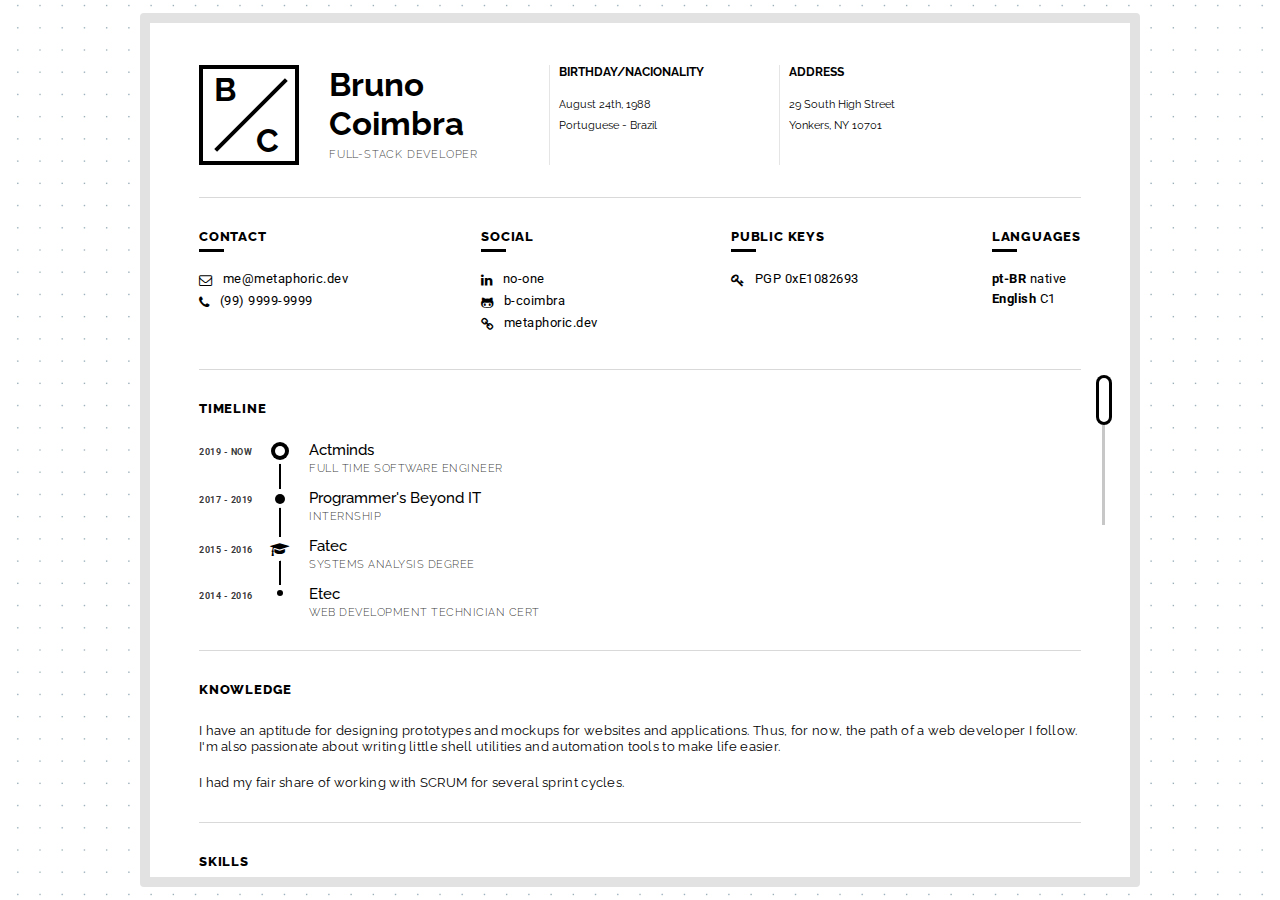
==== index.html @ cb08ba43 "improved timeline and skills section" ====
<?xml version="1.0" encoding="utf-8"?>
<!DOCTYPE html PUBLIC "-//W3C//DTD XHTML 1.0 Strict//EN"
"http://www.w3.org/TR/xhtml1/DTD/xhtml1-strict.dtd">
<html xmlns="http://www.w3.org/1999/xhtml" lang="en" xml:lang="en">
<head>
<!-- 2021-03-05 Fri 12:28 -->
<meta http-equiv="Content-Type" content="text/html;charset=utf-8" />
<meta name="viewport" content="width=device-width, initial-scale=1" />
<title>resume</title>
<meta name="generator" content="Org mode" />
<meta name="author" content="index (github.com/b-coimbra)" />
<link rel="stylesheet" type="text/css" href="./lib/style.css" />

<script type="text/javascript" src="./lib/script.js">
// @license magnet:?xt=urn:btih:1f739d935676111cfff4b4693e3816e664797050&amp;dn=gpl-3.0.txt GPL-v3-or-Later
// @license-end
</script>

<script type="text/javascript">
// @license magnet:?xt=urn:btih:1f739d935676111cfff4b4693e3816e664797050&amp;dn=gpl-3.0.txt GPL-v3-or-Later
<!--/*--><![CDATA[/*><!--*/
org_html_manager.set("TOC_DEPTH", "3");
org_html_manager.set("LINK_HOME", "");
org_html_manager.set("LINK_UP", "");
org_html_manager.set("LOCAL_TOC", "1");
org_html_manager.set("VIEW_BUTTONS", "0");
org_html_manager.set("MOUSE_HINT", "underline");
org_html_manager.set("FIXED_TOC", "0");
org_html_manager.set("TOC", "0");
org_html_manager.set("VIEW", "info");
org_html_manager.setup();  // activate after the parameters are set
/*]]>*///-->
// @license-end
</script>
<script type="text/javascript">
// @license magnet:?xt=urn:btih:e95b018ef3580986a04669f1b5879592219e2a7a&dn=public-domain.txt Public Domain
<!--/*--><![CDATA[/*><!--*/
     function CodeHighlightOn(elem, id)
     {
       var target = document.getElementById(id);
       if(null != target) {
         elem.classList.add("code-highlighted");
         target.classList.add("code-highlighted");
       }
     }
     function CodeHighlightOff(elem, id)
     {
       var target = document.getElementById(id);
       if(null != target) {
         elem.classList.remove("code-highlighted");
         target.classList.remove("code-highlighted");
       }
     }
    /*]]>*///-->
// @license-end
</script>
</head>
<body class="loading">
<div id="content">
<h1 class="title">resume</h1>
<div id="table-of-contents">
<h2>Table of Contents</h2>
<div id="text-table-of-contents">
<ul>
<li><a href="#org10243b6">1. Header</a>
<ul>
<li><a href="#org387c51e">1.1. Name</a>
<ul>
<li><a href="#org66539fd">1.1.1. Short description</a></li>
</ul>
</li>
<li><a href="#org5ab8f11">1.2. Birthday/Nacionality</a></li>
<li><a href="#orga1a464e">1.3. Address</a></li>
</ul>
</li>
<li><a href="#org1a3efcc">2. Info</a>
<ul>
<li><a href="#org2c3e32b">2.1. Contact</a>
<ul>
<li><a href="#org6af072e">2.1.1. email</a></li>
<li><a href="#orgaf331b9">2.1.2. phone</a></li>
</ul>
</li>
<li><a href="#orgd91810f">2.2. Social</a>
<ul>
<li><a href="#org8dbb81c">2.2.1. linkedin</a></li>
<li><a href="#org783c7f4">2.2.2. github</a></li>
<li><a href="#org1eacd75">2.2.3. github</a></li>
</ul>
</li>
<li><a href="#org0b3b3b1">2.3. Public Keys</a>
<ul>
<li><a href="#orgce5d94b">2.3.1. pgp</a></li>
</ul>
</li>
<li><a href="#org85246e7">2.4. Languages</a></li>
</ul>
</li>
<li><a href="#orgd7cc221">3. Timeline</a>
<ul>
<li><a href="#orgf46f6c0">3.1. Actminds</a></li>
<li><a href="#org8c504be">3.2. Programmer's Beyond IT</a></li>
<li><a href="#org3ee346c">3.3. Fatec</a></li>
<li><a href="#orge901927">3.4. Etec</a></li>
</ul>
</li>
<li><a href="#org1e64cb8">4. Knowledge</a></li>
<li><a href="#skills">5. Skills</a></li>
<li><a href="#certificates">6. Certificates</a></li>
</ul>
</div>
</div>

<div id="outline-container-org10243b6" class="outline-2 header">
<h2 id="org10243b6"><span class="section-number-2">1</span> Header</h2>
<div class="outline-text-2" id="text-1">
</div>

<div id="outline-container-org387c51e" class="outline-3 person-name header-item">
<h3 id="org387c51e"><span class="section-number-3">1.1</span> Name</h3>
<div class="outline-text-3" id="text-1-1">
<p>
Bruno Coimbra
</p>
</div>

<div id="outline-container-org66539fd" class="outline-4 short-description">
<h4 id="org66539fd"><span class="section-number-4">1.1.1</span> Short description</h4>
<div class="outline-text-4" id="text-1-1-1">
<p>
Full-stack developer
</p>
</div>
</div>
</div>

<div id="outline-container-org5ab8f11" class="outline-3 header-item birthday-nacionality">
<h3 id="org5ab8f11"><span class="section-number-3">1.2</span> Birthday/Nacionality</h3>
<div class="outline-text-3" id="text-1-2">
<p>
August 24th, 1988
</p>

<p>
Portuguese - Brazil
</p>
</div>
</div>

<div id="outline-container-orga1a464e" class="outline-3 header-item address">
<h3 id="orga1a464e"><span class="section-number-3">1.3</span> Address</h3>
<div class="outline-text-3" id="text-1-3">
<p>
29 South High Street
</p>

<p>
Yonkers, NY 10701
</p>
</div>
</div>
</div>

<div id="outline-container-org1a3efcc" class="outline-2 info">
<h2 id="org1a3efcc" class="info-title"><span class="section-number-2">2</span> Info</h2>
<div class="outline-text-2" id="text-2">
</div>

<div id="outline-container-org2c3e32b" class="outline-3 info-item contact">
<h3 id="org2c3e32b"><span class="section-number-3">2.1</span> Contact</h3>
<div class="outline-text-3" id="text-2-1">
</div>

<div id="outline-container-org6af072e" class="outline-4 email info-description">
<h4 id="org6af072e"><span class="section-number-4">2.1.1</span> email</h4>
<div class="outline-text-4" id="text-2-1-1">
<p link="mailto:me@metaphoric.dev">
me@metaphoric.dev
</p>
</div>
</div>

<div id="outline-container-orgaf331b9" class="outline-4 phone info-description">
<h4 id="orgaf331b9"><span class="section-number-4">2.1.2</span> phone</h4>
<div class="outline-text-4" id="text-2-1-2">
<p>
(99) 9999-9999
</p>
</div>
</div>
</div>

<div id="outline-container-orgd91810f" class="outline-3 info-item social">
<h3 id="orgd91810f"><span class="section-number-3">2.2</span> Social</h3>
<div class="outline-text-3" id="text-2-2">
</div>

<div id="outline-container-org8dbb81c" class="outline-4 linkedin info-description link">
<h4 id="org8dbb81c"><span class="section-number-4">2.2.1</span> linkedin</h4>
<div class="outline-text-4" id="text-2-2-1">
<p link="https://linkedin.com">
no-one
</p>
</div>
</div>

<div id="outline-container-org783c7f4" class="outline-4 github info-description link">
<h4 id="org783c7f4"><span class="section-number-4">2.2.2</span> github</h4>
<div class="outline-text-4" id="text-2-2-2">
<p link="https://github.com/b-coimbra">
b-coimbra
</p>
</div>
</div>

<div id="outline-container-org1eacd75" class="outline-4 personal-website info-description link">
<h4 id="org1eacd75"><span class="section-number-4">2.2.3</span> github</h4>
<div class="outline-text-4" id="text-2-2-3">
<p link="http://metaphoric.dev">
metaphoric.dev
</p>
</div>
</div>
</div>

<div id="outline-container-org0b3b3b1" class="outline-3 info-item public-keys">
<h3 id="org0b3b3b1"><span class="section-number-3">2.3</span> Public Keys</h3>
<div class="outline-text-3" id="text-2-3">
</div>

<div id="outline-container-orgce5d94b" class="outline-4 pgp info-description link">
<h4 id="orgce5d94b"><span class="section-number-4">2.3.1</span> pgp</h4>
<div class="outline-text-4" id="text-2-3-1">
<p link="https://github.com/b-coimbra.gpg">
PGP 0xE1082693
</p>
</div>
</div>
</div>

<div id="outline-container-org85246e7" class="outline-3 info-item languages">
<h3 id="org85246e7"><span class="section-number-3">2.4</span> Languages</h3>
<div class="outline-text-3" id="text-2-4">
<ul class="org-ul">
<li><b>pt-BR</b> native</li>
<li><b>English</b> C1</li>
</ul>
</div>
</div>
</div>

<div id="outline-container-orgd7cc221" class="outline-2 timeline">
<h2 id="orgd7cc221"><span class="section-number-2">3</span> Timeline</h2>
<div class="outline-text-2" id="text-3">
</div>

<div id="outline-container-orgf46f6c0" class="outline-3 timeline-item now">
<h3 id="orgf46f6c0"><span class="section-number-3">3.1</span> Actminds</h3>
<div class="outline-text-3" id="text-3-1">
<p date="2019 - now">
Full Time Software Engineer
</p>
</div>
</div>

<div id="outline-container-org8c504be" class="outline-3 timeline-item">
<h3 id="org8c504be"><span class="section-number-3">3.2</span> Programmer's Beyond IT</h3>
<div class="outline-text-3" id="text-3-2">
<p date="2017 - 2019">
Internship
</p>
</div>
</div>

<div id="outline-container-org3ee346c" class="outline-3 timeline-item education">
<h3 id="org3ee346c"><span class="section-number-3">3.3</span> Fatec</h3>
<div class="outline-text-3" id="text-3-3">
<p date="2015 - 2016">
Systems Analysis Degree
</p>
</div>
</div>

<div id="outline-container-orge901927" class="outline-3 timeline-item">
<h3 id="orge901927"><span class="section-number-3">3.4</span> Etec</h3>
<div class="outline-text-3" id="text-3-4">
<p date="2014 - 2016">
Web Development technician cert
</p>
</div>
</div>
</div>

<div id="outline-container-org1e64cb8" class="outline-2 knowledge">
<h2 id="org1e64cb8"><span class="section-number-2">4</span> Knowledge</h2>
<div class="outline-text-2" id="text-4">
<p>
I have an aptitude for designing prototypes and mockups for websites and applications.
Thus, for now, the path of a web developer I follow.
I'm also passionate about writing little shell utilities and automation tools to make life easier.
</p>

<p>
I had my fair share of working with SCRUM for several sprint cycles.
</p>
</div>
</div>

<div id="outline-container-skills" class="outline-2">
<h2 id="skills"><span class="section-number-2">5</span> Skills</h2>
<div class="outline-text-2" id="text-skills">
<ul class="org-ul">
<li><b>Git</b></li>
<li><b>Linux</b></li>
<li><b>.NET</b></li>
<li><b>JS/TS</b></li>
<li><b>Angular</b></li>
<li><b>Docker</b></li>
</ul>
</div>
</div>

<div id="outline-container-certificates" class="outline-2">
<h2 id="certificates"><span class="section-number-2">6</span> Certificates</h2>
<div class="outline-text-2" id="text-certificates">
<p certificate-rank="gold">
Azure
</p>

<p certificate-rank="silver">
Cybersec
</p>

<p certificate-rank="bronze">
Databases
</p>
</div>
</div>
</div>
</body>
</html>
---- lib/style.css ----
@import url('https://fonts.googleapis.com/css2?family=Raleway:wght@500;800&family=Roboto:wght@200;400&display=swap');
@import url('https://cdnjs.cloudflare.com/ajax/libs/font-awesome/4.7.0/css/font-awesome.min.css');

:root {
		--accent: #2e9c97;
}

* {
		margin: 0;
		padding: 0;
		box-sizing: border-box;
}

body {
		font-family: 'Roboto', sans-serif;
		height: 100vh;
		padding: 1%;
		background: #ececec url('./images/pattern.png') center repeat;
}

body.loading {
		padding: 0;
}

body.loading::before {
		content: "\\ ( ^_^ ) /";
		display: block;
		position: absolute;
		width: 100%;
		height: 100%;
		background: white;
		display: flex;
		z-index: 99;
		align-items: center;
		justify-content: center;
		font: 700 50pt 'Roboto', sans-serif;
		animation: expand .7s infinite;
}

@-webkit-keyframes expand {
		50% {
				content: "/ ( ^_^ ) \\";
		}
}

#table-of-contents,
[class^='section-number'],
.info-title,
.info #text-2,
.info-item h4[id^='org'],
.header h2[id^='org'],
#postamble .validation,
.person-name > h3,
.short-description > h4,
.title {
		display: none;
}

#main {
		height: 100%;
		overflow: hidden;
		max-width: 1000px;
		margin: 0 auto;
		position: relative;
		border: 10px solid #e2e2e2;
		border-radius: 4px;
		background: white;
}

#content {
		position: relative;
		padding: 1% 5% 0;
		height: 100%;
		max-width: inherit;
		overflow-x: hidden;
		overflow-y: scroll;
}

::-webkit-scrollbar {
		width: 0;
		background: transparent;
}

::-webkit-scrollbar-thumb {
		background: #000;
}

#content > [id^='outline']:not(:first-child):not(:last-child) {
		box-shadow: 0 1px 0 rgba(0, 0, 0, .15);
}

#content > [id^='outline'] {
		margin: 1em 0 1em 0;
		padding: 1em 0 2em 0;
}

#content > [id^='outline'] > h2,
.info-item h3 {
		font-family: 'Raleway', sans-serif;
		letter-spacing: .8px;
		font-size: 9.5pt;
		font-weight: 800;
		text-transform: uppercase;
		margin-bottom: 2em;
}

.info {
		display: flex;
		justify-content: space-between;
}

.info-item {
		max-width: 300px;
}

.info-item h3::after {
		content: '';
		display: block;
		background: black;
		width: 25px;
		height: 3px;
		margin-top: 5px;
}

.info-item h3 {
		margin-bottom: 1.5em;
}

.timeline {
		position: relative;
}

.timeline-item:not(:last-child)::after {
    content: '';
    display: block;
    width: 2px;
    height: 30px;
    background: black;
    float: left;
    margin-top: -15px;
    z-index: 2;
    position: absolute;
    left: 80px;
}

.timeline-item {
		margin: 0 0 15px 110px;
}

.timeline-item:last-child {
		margin-bottom: 0;
}

.timeline-item h3 {
		font-family: 'Raleway', sans-serif;
		font-size: 11pt;
		letter-spacing: 0;
		text-transform: none;
		font-weight: 500;
		margin-bottom: 4px;
		position: relative;
}

.timeline-item > div p {
		color: rgba(0, 0, 0, .8);
		font-family: 'Raleway', sans-serif;
		font-size: 8pt;
		letter-spacing: .5px;
		font-weight: 300;
		text-transform: uppercase;
}

.timeline-item > div p {
		position: relative;
}

.timeline-item::before {
		content: '';
		display: block;
		width: 10px;
		height: 10px;
		border-radius: 50px;
		background: black;
		position: absolute;
		left: 76px;
		margin-top: 5px;
		box-shadow: 0 0 0 4px #fff;
		transition: background .1s ease-in-out,
								box-shadow .1s ease-in-out;
		z-index: 5;
}

.timeline-item:last-child::before {
    width: 6px;
    height: 6px;
    left: 78px;
}

.timeline-item:not(:last-child).education::before {
    content: '\f19d';
    font-family: FontAwesome;
    background: white;
    width: 15px;
    height: 15px;
    font-size: 15px;
    text-align: left;
    left: 71px;
}

.timeline-item.education > div p::before {
		top: -14px;
}

.timeline-item:not(.now).education:hover::before {
		color: var(--accent);
}

.timeline-item:not(.now):not(.education):hover::before {
		background: var(--accent);
}

.timeline-item.now:hover::before {
		box-shadow: 0 0 0 4px var(--accent),
								0 0 0 8px #fff;
}

.timeline .now::before {
		background: #fff;
		box-shadow: 0 0 0 4px #000,
								0 0 0 8px #fff;
}

.timeline-item > div p::before {
		content: attr(date);
		position: absolute;
		top: -16px;
		left: -110px;
		font-weight: bold;
		font-family: 'Roboto', sans-serif;
		font-size: 7pt;
}

#text-skills > ul li {
		font-family: 'Roboto', sans-serif;
		display: flex;
		font-size: 10pt;
		margin: 5px 0;
		letter-spacing: .8px;
}

/* #text-skills > ul li b::after { */
/* 		content: ' — '; */
/* 		display: block; */
/* 		float: right; */
/* 		margin: 0 .5em; */
/* 		font-weight: 100; */
/* 		color: #000; */
/* 		opacity: .3; */
/* } */

#text-skills > ul {
		display: flex;
}

#text-skills > ul li {
    font-family: 'Roboto', sans-serif;
    display: flex;
    font-size: 10pt;
    margin: 0 10px 0 0;
    letter-spacing: .8px;
    /* background: #eaeaea; */
    border-radius: 3px;
    color: black;
    text-transform: uppercase;
    font-size: 10px;
    padding: .5em 1em;
    box-shadow: 0 0 0 1px #b9b9b9;
}

.info-description,
.languages {
		font-family: 'Roboto', sans-serif;
		font-size: 10pt;
		letter-spacing: .5px;
		margin-bottom: 3px;
}

.languages ul {
		list-style: none;
}

.languages ul li {
		margin-top: 5px;
}

.info-description {
		display: flex;
}

.info-description.link {
		cursor: pointer;
}

.info-description.link:hover::before {
		color: var(--accent);
}

.info-description::before {
		font-family: FontAwesome;
		float: left;
		margin: 3px 10px 3px 0;
}

.email::before {
		content: '\f003';
}

.phone::before {
		content: '\f095';
}

.github::before {
		content: '\f113';
}

.personal-website::before {
		content: '\f0c1';
}

.linkedin::before {
		content: '\f0e1';
}

.pgp::before {
		content: '\f084';
}

.avatar {
		float: left;
		position: relative;
		min-width: 100px;
		width: 100px;
		height: 100px;
		box-shadow: inset 0 0 0 4px;
}

.avatar::before {
		content: '';
		display: block;
		background: #000;
		width: 4px;
		height: 100%;
		position: absolute;
		transform: rotate(45deg);
		margin-left: 50%;
}

.avatar::after {
		content: '';
		background: url(../resources/qrcode.png) center / cover;
		width: 100%;
		height: 100%;
		box-shadow: inset 0 0 0 4px;
		display: block;
		position: absolute;
		top: 0;
		opacity: 0;
		transition: opacity .3s;
}

.avatar:hover::after {
		opacity: 1;
}

.avatar p {
		display: flex;
		font-family: 'Raleway', sans-serif;
		font-weight: bold;
		font-size: 25pt;
		height: 100%;
		padding: 5% 0 5% 15%;
}

.surname {
		align-self: flex-end;
		margin: 0 auto;
}

.person-name {
		font-family: 'Raleway', sans-serif;
		font-weight: bold;
		font-size: 25pt;
		max-width: 180px;
}

.short-description {
		font-family: 'Raleway', sans-serif;
		font-weight: 300;
		font-size: 8pt;
		text-transform: uppercase;
		letter-spacing: .8px;
		margin-top: 5px;
		opacity: .75;
}

.header {
		display: flex;
}

.header-item {
		margin: 0 0 0 30px;
		position: relative;
		min-width: 200px;
}

.header-item::before {
		content: '';
		display: block;
		position: absolute;
		width: 1px;
		height: 100%;
		background: rgba(0, 0, 0, .1);
		margin: 0 -10px;
}

.header-item.person-name::before {
		display: none;
}

.birthday-nacionality,
.address {
		font-family: 'Raleway', sans-serif;
}

.birthday-nacionality > h3,
.address > h3 {
		text-transform: uppercase;
		font-size: 9pt;
		margin-bottom: 15px;
}

.birthday-nacionality > div,
.address > div {
		font-size: 8pt;
		line-height: 2;
}

.knowledge p {
		font-family: 'Raleway', sans-serif;
		letter-spacing: .3px;
		font-size: 10pt;
}

.knowledge p:not(:last-child) {
		margin-bottom: 20px;
}

.scrollbar {
		height: 150px;
		position: absolute;
		background: #c7c7c7;
		width: 3px;
		bottom: 0;
		top: 0;
		right: 25px;
		margin: auto;
}

.scrollbar .scrollbar-thumb {
		--outline: #000;
		z-index: 1;
		background: white;
		width: 5px;
		height: 50px;
		box-shadow: inset 0 0 0 3px var(--outline);
		border-radius: 40px;
		padding: 8px;
		right: 6px;
		position: relative;
		cursor: pointer;
		transition: box-shadow .2s;
}

.scrollbar .scrollbar-thumb:hover {
		--outline: var(--accent);
}

#text-certificates {
		display: flex;
		flex-wrap: wrap;
		justify-content: space-evenly;
		margin-top: 120px;
}

#text-certificates p::before {
		content: '';
		position: absolute;
		width: 100px;
		height: 100px;
		bottom: 20px;
		left: 0;
		right: 0;
		margin: 0 auto;
}

#text-certificates p:hover::before {
		filter: opacity(.5);
}

#text-certificates p {
		position: relative;
		max-width: 200px;
		width: 200px;
		text-align: center;
		font-size: 8pt;
		text-transform: uppercase;
		letter-spacing: 1px;
}

#text-certificates > p[certificate-rank=gold]::before {
		background: url('../resources/certificate-gold.png') no-repeat center center / 80px;
}

#text-certificates > p[certificate-rank=silver]::before {
		background: url('../resources/certificate-silver.png') no-repeat center center / 80px;
}

#text-certificates > p[certificate-rank=bronze]::before {
		background: url('../resources/certificate-bronze.png') no-repeat center center / 80px;
}
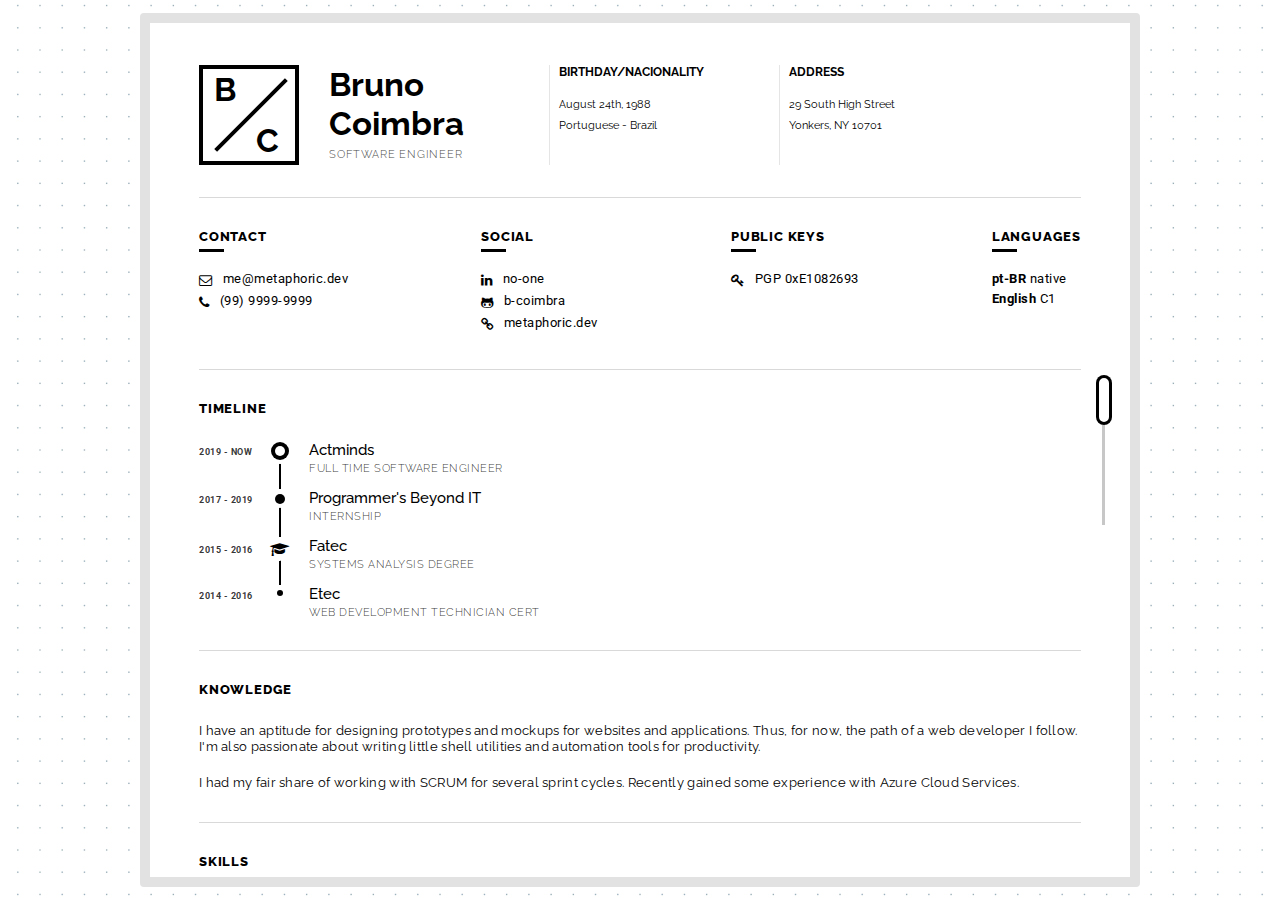
==== commit ced64fa9: "fixed knowledge section" ====
--- a/index.html
+++ b/index.html
@@ -3,10 +3,10 @@
 "http://www.w3.org/TR/xhtml1/DTD/xhtml1-strict.dtd">
 <html xmlns="http://www.w3.org/1999/xhtml" lang="en" xml:lang="en">
 <head>
-<!-- 2021-03-05 Fri 12:28 -->
+<!-- 2021-03-07 dom 18:40 -->
 <meta http-equiv="Content-Type" content="text/html;charset=utf-8" />
 <meta name="viewport" content="width=device-width, initial-scale=1" />
-<title>resume</title>
+<title>Bruno Coimbra's Resume</title>
 <meta name="generator" content="Org mode" />
 <meta name="author" content="index (github.com/b-coimbra)" />
 <link rel="stylesheet" type="text/css" href="./lib/style.css" />
@@ -57,85 +57,86 @@
 </head>
 <body class="loading">
 <div id="content">
-<h1 class="title">resume</h1>
+<h1 class="title">Bruno Coimbra's Resume</h1>
 <div id="table-of-contents">
 <h2>Table of Contents</h2>
 <div id="text-table-of-contents">
 <ul>
-<li><a href="#org10243b6">1. Header</a>
-<ul>
-<li><a href="#org387c51e">1.1. Name</a>
-<ul>
-<li><a href="#org66539fd">1.1.1. Short description</a></li>
-</ul>
-</li>
-<li><a href="#org5ab8f11">1.2. Birthday/Nacionality</a></li>
-<li><a href="#orga1a464e">1.3. Address</a></li>
-</ul>
-</li>
-<li><a href="#org1a3efcc">2. Info</a>
-<ul>
-<li><a href="#org2c3e32b">2.1. Contact</a>
-<ul>
-<li><a href="#org6af072e">2.1.1. email</a></li>
-<li><a href="#orgaf331b9">2.1.2. phone</a></li>
-</ul>
-</li>
-<li><a href="#orgd91810f">2.2. Social</a>
-<ul>
-<li><a href="#org8dbb81c">2.2.1. linkedin</a></li>
-<li><a href="#org783c7f4">2.2.2. github</a></li>
-<li><a href="#org1eacd75">2.2.3. github</a></li>
-</ul>
-</li>
-<li><a href="#org0b3b3b1">2.3. Public Keys</a>
-<ul>
-<li><a href="#orgce5d94b">2.3.1. pgp</a></li>
-</ul>
-</li>
-<li><a href="#org85246e7">2.4. Languages</a></li>
-</ul>
-</li>
-<li><a href="#orgd7cc221">3. Timeline</a>
-<ul>
-<li><a href="#orgf46f6c0">3.1. Actminds</a></li>
-<li><a href="#org8c504be">3.2. Programmer's Beyond IT</a></li>
-<li><a href="#org3ee346c">3.3. Fatec</a></li>
-<li><a href="#orge901927">3.4. Etec</a></li>
-</ul>
-</li>
-<li><a href="#org1e64cb8">4. Knowledge</a></li>
+<li><a href="#orgd804dee">1. Header</a>
+<ul>
+<li><a href="#orgf4c3b57">1.1. Name</a>
+<ul>
+<li><a href="#org053948f">1.1.1. Short description</a></li>
+</ul>
+</li>
+<li><a href="#org50b8d24">1.2. Birthday/Nacionality</a></li>
+<li><a href="#orgab3f7cb">1.3. Address</a></li>
+</ul>
+</li>
+<li><a href="#org2c25af9">2. Info</a>
+<ul>
+<li><a href="#orgf439587">2.1. Contact</a>
+<ul>
+<li><a href="#org0dfac5e">2.1.1. email</a></li>
+<li><a href="#orgcf4bb80">2.1.2. phone</a></li>
+</ul>
+</li>
+<li><a href="#orgffe4983">2.2. Social</a>
+<ul>
+<li><a href="#orgb4a41d3">2.2.1. linkedin</a></li>
+<li><a href="#orgad89a1a">2.2.2. github</a></li>
+<li><a href="#org1b5e3c3">2.2.3. github</a></li>
+</ul>
+</li>
+<li><a href="#org056d43d">2.3. Public Keys</a>
+<ul>
+<li><a href="#org8d2dea8">2.3.1. pgp</a></li>
+</ul>
+</li>
+<li><a href="#orgce8b41b">2.4. Languages</a></li>
+</ul>
+</li>
+<li><a href="#orgec46d94">3. Timeline</a>
+<ul>
+<li><a href="#org9cecd00">3.1. Actminds</a></li>
+<li><a href="#org5c5dc93">3.2. Programmer's Beyond IT</a></li>
+<li><a href="#orgcf0d3ee">3.3. Fatec</a></li>
+<li><a href="#org0e87634">3.4. Etec</a></li>
+</ul>
+</li>
+<li><a href="#orgb9ea2be">4. Knowledge</a></li>
 <li><a href="#skills">5. Skills</a></li>
-<li><a href="#certificates">6. Certificates</a></li>
-</ul>
-</div>
-</div>
-
-<div id="outline-container-org10243b6" class="outline-2 header">
-<h2 id="org10243b6"><span class="section-number-2">1</span> Header</h2>
+<li><a href="#projects">6. Projects</a></li>
+<li><a href="#certificates">7. Certificates</a></li>
+</ul>
+</div>
+</div>
+
+<div id="outline-container-orgd804dee" class="outline-2 header">
+<h2 id="orgd804dee"><span class="section-number-2">1</span> Header</h2>
 <div class="outline-text-2" id="text-1">
 </div>
 
-<div id="outline-container-org387c51e" class="outline-3 person-name header-item">
-<h3 id="org387c51e"><span class="section-number-3">1.1</span> Name</h3>
+<div id="outline-container-orgf4c3b57" class="outline-3 person-name header-item">
+<h3 id="orgf4c3b57"><span class="section-number-3">1.1</span> Name</h3>
 <div class="outline-text-3" id="text-1-1">
 <p>
 Bruno Coimbra
 </p>
 </div>
 
-<div id="outline-container-org66539fd" class="outline-4 short-description">
-<h4 id="org66539fd"><span class="section-number-4">1.1.1</span> Short description</h4>
+<div id="outline-container-org053948f" class="outline-4 short-description">
+<h4 id="org053948f"><span class="section-number-4">1.1.1</span> Short description</h4>
 <div class="outline-text-4" id="text-1-1-1">
 <p>
-Full-stack developer
-</p>
-</div>
-</div>
-</div>
-
-<div id="outline-container-org5ab8f11" class="outline-3 header-item birthday-nacionality">
-<h3 id="org5ab8f11"><span class="section-number-3">1.2</span> Birthday/Nacionality</h3>
+Software Engineer
+</p>
+</div>
+</div>
+</div>
+
+<div id="outline-container-org50b8d24" class="outline-3 header-item birthday-nacionality">
+<h3 id="org50b8d24"><span class="section-number-3">1.2</span> Birthday/Nacionality</h3>
 <div class="outline-text-3" id="text-1-2">
 <p>
 August 24th, 1988
@@ -147,8 +148,8 @@
 </div>
 </div>
 
-<div id="outline-container-orga1a464e" class="outline-3 header-item address">
-<h3 id="orga1a464e"><span class="section-number-3">1.3</span> Address</h3>
+<div id="outline-container-orgab3f7cb" class="outline-3 header-item address">
+<h3 id="orgab3f7cb"><span class="section-number-3">1.3</span> Address</h3>
 <div class="outline-text-3" id="text-1-3">
 <p>
 29 South High Street
@@ -161,18 +162,18 @@
 </div>
 </div>
 
-<div id="outline-container-org1a3efcc" class="outline-2 info">
-<h2 id="org1a3efcc" class="info-title"><span class="section-number-2">2</span> Info</h2>
+<div id="outline-container-org2c25af9" class="outline-2 info">
+<h2 id="org2c25af9" class="info-title"><span class="section-number-2">2</span> Info</h2>
 <div class="outline-text-2" id="text-2">
 </div>
 
-<div id="outline-container-org2c3e32b" class="outline-3 info-item contact">
-<h3 id="org2c3e32b"><span class="section-number-3">2.1</span> Contact</h3>
+<div id="outline-container-orgf439587" class="outline-3 info-item contact">
+<h3 id="orgf439587"><span class="section-number-3">2.1</span> Contact</h3>
 <div class="outline-text-3" id="text-2-1">
 </div>
 
-<div id="outline-container-org6af072e" class="outline-4 email info-description">
-<h4 id="org6af072e"><span class="section-number-4">2.1.1</span> email</h4>
+<div id="outline-container-org0dfac5e" class="outline-4 email info-description">
+<h4 id="org0dfac5e"><span class="section-number-4">2.1.1</span> email</h4>
 <div class="outline-text-4" id="text-2-1-1">
 <p link="mailto:me@metaphoric.dev">
 me@metaphoric.dev
@@ -180,8 +181,8 @@
 </div>
 </div>
 
-<div id="outline-container-orgaf331b9" class="outline-4 phone info-description">
-<h4 id="orgaf331b9"><span class="section-number-4">2.1.2</span> phone</h4>
+<div id="outline-container-orgcf4bb80" class="outline-4 phone info-description">
+<h4 id="orgcf4bb80"><span class="section-number-4">2.1.2</span> phone</h4>
 <div class="outline-text-4" id="text-2-1-2">
 <p>
 (99) 9999-9999
@@ -190,13 +191,13 @@
 </div>
 </div>
 
-<div id="outline-container-orgd91810f" class="outline-3 info-item social">
-<h3 id="orgd91810f"><span class="section-number-3">2.2</span> Social</h3>
+<div id="outline-container-orgffe4983" class="outline-3 info-item social">
+<h3 id="orgffe4983"><span class="section-number-3">2.2</span> Social</h3>
 <div class="outline-text-3" id="text-2-2">
 </div>
 
-<div id="outline-container-org8dbb81c" class="outline-4 linkedin info-description link">
-<h4 id="org8dbb81c"><span class="section-number-4">2.2.1</span> linkedin</h4>
+<div id="outline-container-orgb4a41d3" class="outline-4 linkedin info-description link">
+<h4 id="orgb4a41d3"><span class="section-number-4">2.2.1</span> linkedin</h4>
 <div class="outline-text-4" id="text-2-2-1">
 <p link="https://linkedin.com">
 no-one
@@ -204,8 +205,8 @@
 </div>
 </div>
 
-<div id="outline-container-org783c7f4" class="outline-4 github info-description link">
-<h4 id="org783c7f4"><span class="section-number-4">2.2.2</span> github</h4>
+<div id="outline-container-orgad89a1a" class="outline-4 github info-description link">
+<h4 id="orgad89a1a"><span class="section-number-4">2.2.2</span> github</h4>
 <div class="outline-text-4" id="text-2-2-2">
 <p link="https://github.com/b-coimbra">
 b-coimbra
@@ -213,8 +214,8 @@
 </div>
 </div>
 
-<div id="outline-container-org1eacd75" class="outline-4 personal-website info-description link">
-<h4 id="org1eacd75"><span class="section-number-4">2.2.3</span> github</h4>
+<div id="outline-container-org1b5e3c3" class="outline-4 personal-website info-description link">
+<h4 id="org1b5e3c3"><span class="section-number-4">2.2.3</span> github</h4>
 <div class="outline-text-4" id="text-2-2-3">
 <p link="http://metaphoric.dev">
 metaphoric.dev
@@ -223,13 +224,13 @@
 </div>
 </div>
 
-<div id="outline-container-org0b3b3b1" class="outline-3 info-item public-keys">
-<h3 id="org0b3b3b1"><span class="section-number-3">2.3</span> Public Keys</h3>
+<div id="outline-container-org056d43d" class="outline-3 info-item public-keys">
+<h3 id="org056d43d"><span class="section-number-3">2.3</span> Public Keys</h3>
 <div class="outline-text-3" id="text-2-3">
 </div>
 
-<div id="outline-container-orgce5d94b" class="outline-4 pgp info-description link">
-<h4 id="orgce5d94b"><span class="section-number-4">2.3.1</span> pgp</h4>
+<div id="outline-container-org8d2dea8" class="outline-4 pgp info-description link">
+<h4 id="org8d2dea8"><span class="section-number-4">2.3.1</span> pgp</h4>
 <div class="outline-text-4" id="text-2-3-1">
 <p link="https://github.com/b-coimbra.gpg">
 PGP 0xE1082693
@@ -238,8 +239,8 @@
 </div>
 </div>
 
-<div id="outline-container-org85246e7" class="outline-3 info-item languages">
-<h3 id="org85246e7"><span class="section-number-3">2.4</span> Languages</h3>
+<div id="outline-container-orgce8b41b" class="outline-3 info-item languages">
+<h3 id="orgce8b41b"><span class="section-number-3">2.4</span> Languages</h3>
 <div class="outline-text-3" id="text-2-4">
 <ul class="org-ul">
 <li><b>pt-BR</b> native</li>
@@ -249,13 +250,13 @@
 </div>
 </div>
 
-<div id="outline-container-orgd7cc221" class="outline-2 timeline">
-<h2 id="orgd7cc221"><span class="section-number-2">3</span> Timeline</h2>
+<div id="outline-container-orgec46d94" class="outline-2 timeline">
+<h2 id="orgec46d94"><span class="section-number-2">3</span> Timeline</h2>
 <div class="outline-text-2" id="text-3">
 </div>
 
-<div id="outline-container-orgf46f6c0" class="outline-3 timeline-item now">
-<h3 id="orgf46f6c0"><span class="section-number-3">3.1</span> Actminds</h3>
+<div id="outline-container-org9cecd00" class="outline-3 timeline-item now">
+<h3 id="org9cecd00"><span class="section-number-3">3.1</span> Actminds</h3>
 <div class="outline-text-3" id="text-3-1">
 <p date="2019 - now">
 Full Time Software Engineer
@@ -263,8 +264,8 @@
 </div>
 </div>
 
-<div id="outline-container-org8c504be" class="outline-3 timeline-item">
-<h3 id="org8c504be"><span class="section-number-3">3.2</span> Programmer's Beyond IT</h3>
+<div id="outline-container-org5c5dc93" class="outline-3 timeline-item">
+<h3 id="org5c5dc93"><span class="section-number-3">3.2</span> Programmer's Beyond IT</h3>
 <div class="outline-text-3" id="text-3-2">
 <p date="2017 - 2019">
 Internship
@@ -272,8 +273,8 @@
 </div>
 </div>
 
-<div id="outline-container-org3ee346c" class="outline-3 timeline-item education">
-<h3 id="org3ee346c"><span class="section-number-3">3.3</span> Fatec</h3>
+<div id="outline-container-orgcf0d3ee" class="outline-3 timeline-item education">
+<h3 id="orgcf0d3ee"><span class="section-number-3">3.3</span> Fatec</h3>
 <div class="outline-text-3" id="text-3-3">
 <p date="2015 - 2016">
 Systems Analysis Degree
@@ -281,8 +282,8 @@
 </div>
 </div>
 
-<div id="outline-container-orge901927" class="outline-3 timeline-item">
-<h3 id="orge901927"><span class="section-number-3">3.4</span> Etec</h3>
+<div id="outline-container-org0e87634" class="outline-3 timeline-item">
+<h3 id="org0e87634"><span class="section-number-3">3.4</span> Etec</h3>
 <div class="outline-text-3" id="text-3-4">
 <p date="2014 - 2016">
 Web Development technician cert
@@ -291,17 +292,18 @@
 </div>
 </div>
 
-<div id="outline-container-org1e64cb8" class="outline-2 knowledge">
-<h2 id="org1e64cb8"><span class="section-number-2">4</span> Knowledge</h2>
+<div id="outline-container-orgb9ea2be" class="outline-2 knowledge">
+<h2 id="orgb9ea2be"><span class="section-number-2">4</span> Knowledge</h2>
 <div class="outline-text-2" id="text-4">
 <p>
 I have an aptitude for designing prototypes and mockups for websites and applications.
 Thus, for now, the path of a web developer I follow.
-I'm also passionate about writing little shell utilities and automation tools to make life easier.
+I'm also passionate about writing little shell utilities and automation tools for productivity.
 </p>
 
 <p>
 I had my fair share of working with SCRUM for several sprint cycles.
+Recently gained some experience with Azure Cloud Services.
 </p>
 </div>
 </div>
@@ -315,13 +317,26 @@
 <li><b>.NET</b></li>
 <li><b>JS/TS</b></li>
 <li><b>Angular</b></li>
+<li><b>Shell Scripting</b></li>
 <li><b>Docker</b></li>
 </ul>
 </div>
 </div>
 
+<div id="outline-container-projects" class="outline-2">
+<h2 id="projects"><span class="section-number-2">6</span> Projects</h2>
+<div class="outline-text-2" id="text-projects">
+<ul class="org-ul">
+<li><b>sushi.rb <i>ruby</i> <i>shell</i> <i>unix</i></b> Simple Unix Shell</li>
+<li><b>Simp'o'matic <i>ts</i> <i>bot</i> <i>discord</i></b> Discord bot written in Typescript</li>
+<li><b>dawn <i>html</i> <i>css</i></b> Clean looking startpage</li>
+<li><b>ionic2-foodApp <i>ionic</i> <i>app</i> <i>ts</i></b> Food app front-end made with ionic2</li>
+</ul>
+</div>
+</div>
+
 <div id="outline-container-certificates" class="outline-2">
-<h2 id="certificates"><span class="section-number-2">6</span> Certificates</h2>
+<h2 id="certificates"><span class="section-number-2">7</span> Certificates</h2>
 <div class="outline-text-2" id="text-certificates">
 <p certificate-rank="gold">
 Azure
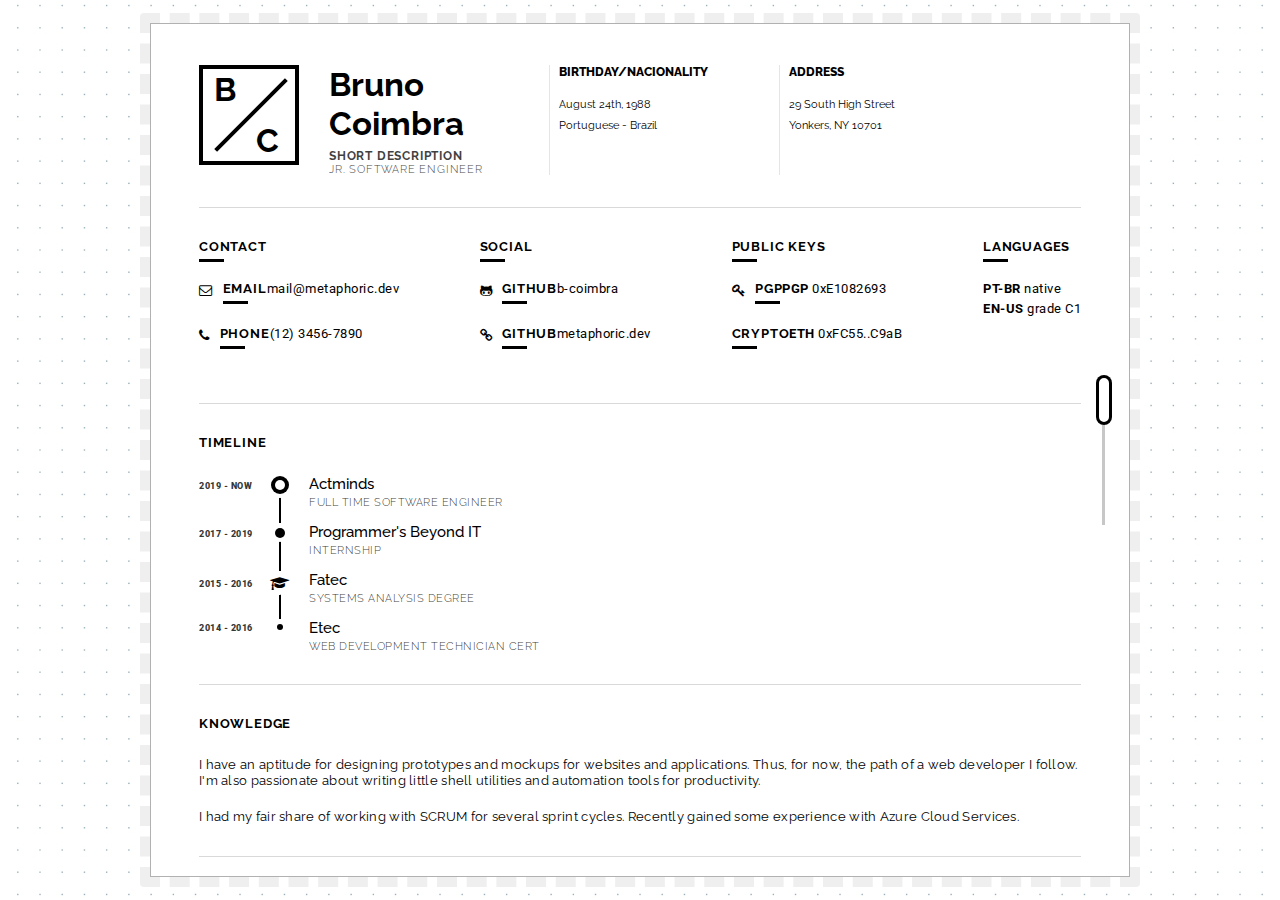
==== commit 4cab4488: "update preview" ====
--- a/index.html
+++ b/index.html
@@ -3,7 +3,7 @@
 "http://www.w3.org/TR/xhtml1/DTD/xhtml1-strict.dtd">
 <html xmlns="http://www.w3.org/1999/xhtml" lang="en" xml:lang="en">
 <head>
-<!-- 2021-03-07 dom 18:40 -->
+<!-- 2021-07-17 sáb 01:15 -->
 <meta http-equiv="Content-Type" content="text/html;charset=utf-8" />
 <meta name="viewport" content="width=device-width, initial-scale=1" />
 <title>Bruno Coimbra's Resume</title>
@@ -33,7 +33,7 @@
 // @license-end
 </script>
 <script type="text/javascript">
-// @license magnet:?xt=urn:btih:e95b018ef3580986a04669f1b5879592219e2a7a&dn=public-domain.txt Public Domain
+// @license magnet:?xt=urn:btih:1f739d935676111cfff4b4693e3816e664797050&amp;dn=gpl-3.0.txt GPL-v3-or-Later
 <!--/*--><![CDATA[/*><!--*/
      function CodeHighlightOn(elem, id)
      {
@@ -62,49 +62,37 @@
 <h2>Table of Contents</h2>
 <div id="text-table-of-contents">
 <ul>
-<li><a href="#orgd804dee">1. Header</a>
+<li><a href="#org71c5eb7">1. Header</a>
 <ul>
-<li><a href="#orgf4c3b57">1.1. Name</a>
+<li><a href="#orgff99bf7">1.1. Name</a></li>
+<li><a href="#org20549f6">1.2. Short description</a></li>
+<li><a href="#org28b7b7b">1.3. Birthday/Nacionality</a></li>
+<li><a href="#org4f2ec82">1.4. Address</a></li>
+</ul>
+</li>
+<li><a href="#orgf300a55">2. Info</a>
 <ul>
-<li><a href="#org053948f">1.1.1. Short description</a></li>
+<li><a href="#org880512a">2.1. Contact</a></li>
+<li><a href="#orge675b96">2.2. email</a></li>
+<li><a href="#org447761e">2.3. phone</a></li>
+<li><a href="#org400f194">2.4. Social</a></li>
+<li><a href="#org995c2dd">2.5. github</a></li>
+<li><a href="#orga78b20b">2.6. github</a></li>
+<li><a href="#org0c3572b">2.7. Public Keys</a></li>
+<li><a href="#orgb0e3125">2.8. pgp</a></li>
+<li><a href="#org2572aa3">2.9. crypto</a></li>
+<li><a href="#org4e91130">2.10. Languages</a></li>
 </ul>
 </li>
-<li><a href="#org50b8d24">1.2. Birthday/Nacionality</a></li>
-<li><a href="#orgab3f7cb">1.3. Address</a></li>
+<li><a href="#org1f35678">3. Timeline</a>
+<ul>
+<li><a href="#org9e2b4eb">3.1. Actminds</a></li>
+<li><a href="#orgf695103">3.2. Programmer's Beyond IT</a></li>
+<li><a href="#org8fcc490">3.3. Fatec</a></li>
+<li><a href="#org1314b11">3.4. Etec</a></li>
 </ul>
 </li>
-<li><a href="#org2c25af9">2. Info</a>
-<ul>
-<li><a href="#orgf439587">2.1. Contact</a>
-<ul>
-<li><a href="#org0dfac5e">2.1.1. email</a></li>
-<li><a href="#orgcf4bb80">2.1.2. phone</a></li>
-</ul>
-</li>
-<li><a href="#orgffe4983">2.2. Social</a>
-<ul>
-<li><a href="#orgb4a41d3">2.2.1. linkedin</a></li>
-<li><a href="#orgad89a1a">2.2.2. github</a></li>
-<li><a href="#org1b5e3c3">2.2.3. github</a></li>
-</ul>
-</li>
-<li><a href="#org056d43d">2.3. Public Keys</a>
-<ul>
-<li><a href="#org8d2dea8">2.3.1. pgp</a></li>
-</ul>
-</li>
-<li><a href="#orgce8b41b">2.4. Languages</a></li>
-</ul>
-</li>
-<li><a href="#orgec46d94">3. Timeline</a>
-<ul>
-<li><a href="#org9cecd00">3.1. Actminds</a></li>
-<li><a href="#org5c5dc93">3.2. Programmer's Beyond IT</a></li>
-<li><a href="#orgcf0d3ee">3.3. Fatec</a></li>
-<li><a href="#org0e87634">3.4. Etec</a></li>
-</ul>
-</li>
-<li><a href="#orgb9ea2be">4. Knowledge</a></li>
+<li><a href="#org4617544">4. Knowledge</a></li>
 <li><a href="#skills">5. Skills</a></li>
 <li><a href="#projects">6. Projects</a></li>
 <li><a href="#certificates">7. Certificates</a></li>
@@ -112,33 +100,33 @@
 </div>
 </div>
 
-<div id="outline-container-orgd804dee" class="outline-2 header">
-<h2 id="orgd804dee"><span class="section-number-2">1</span> Header</h2>
+<div id="outline-container-org71c5eb7" class="outline-2 header">
+<h2 id="org71c5eb7"><span class="section-number-2">1.</span> Header</h2>
 <div class="outline-text-2" id="text-1">
 </div>
 
-<div id="outline-container-orgf4c3b57" class="outline-3 person-name header-item">
-<h3 id="orgf4c3b57"><span class="section-number-3">1.1</span> Name</h3>
+<div id="outline-container-orgff99bf7" class="outline-3 person-name header-item">
+<h3 id="orgff99bf7"><span class="section-number-3">1.1.</span> Name</h3>
 <div class="outline-text-3" id="text-1-1">
 <p>
 Bruno Coimbra
 </p>
 </div>
 
-<div id="outline-container-org053948f" class="outline-4 short-description">
-<h4 id="org053948f"><span class="section-number-4">1.1.1</span> Short description</h4>
-<div class="outline-text-4" id="text-1-1-1">
-<p>
-Software Engineer
-</p>
-</div>
-</div>
-</div>
-
-<div id="outline-container-org50b8d24" class="outline-3 header-item birthday-nacionality">
-<h3 id="org50b8d24"><span class="section-number-3">1.2</span> Birthday/Nacionality</h3>
+<div id="outline-container-org20549f6" class="outline-3 short-description">
+<h3 id="org20549f6"><span class="section-number-3">1.2.</span> Short description</h3>
 <div class="outline-text-3" id="text-1-2">
 <p>
+Jr. Software Engineer
+</p>
+</div>
+</div>
+</div>
+
+<div id="outline-container-org28b7b7b" class="outline-3 header-item birthday-nacionality">
+<h3 id="org28b7b7b"><span class="section-number-3">1.3.</span> Birthday/Nacionality</h3>
+<div class="outline-text-3" id="text-1-3">
+<p>
 August 24th, 1988
 </p>
 
@@ -148,9 +136,9 @@
 </div>
 </div>
 
-<div id="outline-container-orgab3f7cb" class="outline-3 header-item address">
-<h3 id="orgab3f7cb"><span class="section-number-3">1.3</span> Address</h3>
-<div class="outline-text-3" id="text-1-3">
+<div id="outline-container-org4f2ec82" class="outline-3 header-item address">
+<h3 id="org4f2ec82"><span class="section-number-3">1.4.</span> Address</h3>
+<div class="outline-text-3" id="text-1-4">
 <p>
 29 South High Street
 </p>
@@ -162,61 +150,52 @@
 </div>
 </div>
 
-<div id="outline-container-org2c25af9" class="outline-2 info">
-<h2 id="org2c25af9" class="info-title"><span class="section-number-2">2</span> Info</h2>
+<div id="outline-container-orgf300a55" class="outline-2 info">
+<h2 id="orgf300a55" class="info-title"><span class="section-number-2">2.</span> Info</h2>
 <div class="outline-text-2" id="text-2">
 </div>
 
-<div id="outline-container-orgf439587" class="outline-3 info-item contact">
-<h3 id="orgf439587"><span class="section-number-3">2.1</span> Contact</h3>
+<div id="outline-container-org880512a" class="outline-3 info-item contact">
+<h3 id="org880512a"><span class="section-number-3">2.1.</span> Contact</h3>
 <div class="outline-text-3" id="text-2-1">
 </div>
 
-<div id="outline-container-org0dfac5e" class="outline-4 email info-description">
-<h4 id="org0dfac5e"><span class="section-number-4">2.1.1</span> email</h4>
-<div class="outline-text-4" id="text-2-1-1">
+<div id="outline-container-orge675b96" class="outline-3 email info-description">
+<h3 id="orge675b96"><span class="section-number-3">2.2.</span> email</h3>
+<div class="outline-text-3" id="text-2-2">
 <p link="mailto:me@metaphoric.dev">
-me@metaphoric.dev
-</p>
-</div>
-</div>
-
-<div id="outline-container-orgcf4bb80" class="outline-4 phone info-description">
-<h4 id="orgcf4bb80"><span class="section-number-4">2.1.2</span> phone</h4>
-<div class="outline-text-4" id="text-2-1-2">
-<p>
-(99) 9999-9999
-</p>
-</div>
-</div>
-</div>
-
-<div id="outline-container-orgffe4983" class="outline-3 info-item social">
-<h3 id="orgffe4983"><span class="section-number-3">2.2</span> Social</h3>
-<div class="outline-text-3" id="text-2-2">
-</div>
-
-<div id="outline-container-orgb4a41d3" class="outline-4 linkedin info-description link">
-<h4 id="orgb4a41d3"><span class="section-number-4">2.2.1</span> linkedin</h4>
-<div class="outline-text-4" id="text-2-2-1">
-<p link="https://linkedin.com">
-no-one
-</p>
-</div>
-</div>
-
-<div id="outline-container-orgad89a1a" class="outline-4 github info-description link">
-<h4 id="orgad89a1a"><span class="section-number-4">2.2.2</span> github</h4>
-<div class="outline-text-4" id="text-2-2-2">
+mail@metaphoric.dev
+</p>
+</div>
+</div>
+
+<div id="outline-container-org447761e" class="outline-3 phone info-description">
+<h3 id="org447761e"><span class="section-number-3">2.3.</span> phone</h3>
+<div class="outline-text-3" id="text-2-3">
+<p>
+(12) 3456-7890
+</p>
+</div>
+</div>
+</div>
+
+<div id="outline-container-org400f194" class="outline-3 info-item social">
+<h3 id="org400f194"><span class="section-number-3">2.4.</span> Social</h3>
+<div class="outline-text-3" id="text-2-4">
+</div>
+
+<div id="outline-container-org995c2dd" class="outline-3 github info-description link">
+<h3 id="org995c2dd"><span class="section-number-3">2.5.</span> github</h3>
+<div class="outline-text-3" id="text-2-5">
 <p link="https://github.com/b-coimbra">
 b-coimbra
 </p>
 </div>
 </div>
 
-<div id="outline-container-org1b5e3c3" class="outline-4 personal-website info-description link">
-<h4 id="org1b5e3c3"><span class="section-number-4">2.2.3</span> github</h4>
-<div class="outline-text-4" id="text-2-2-3">
+<div id="outline-container-orga78b20b" class="outline-3 personal-website info-description link">
+<h3 id="orga78b20b"><span class="section-number-3">2.6.</span> github</h3>
+<div class="outline-text-3" id="text-2-6">
 <p link="http://metaphoric.dev">
 metaphoric.dev
 </p>
@@ -224,39 +203,48 @@
 </div>
 </div>
 
-<div id="outline-container-org056d43d" class="outline-3 info-item public-keys">
-<h3 id="org056d43d"><span class="section-number-3">2.3</span> Public Keys</h3>
-<div class="outline-text-3" id="text-2-3">
-</div>
-
-<div id="outline-container-org8d2dea8" class="outline-4 pgp info-description link">
-<h4 id="org8d2dea8"><span class="section-number-4">2.3.1</span> pgp</h4>
-<div class="outline-text-4" id="text-2-3-1">
+<div id="outline-container-org0c3572b" class="outline-3 info-item public-keys">
+<h3 id="org0c3572b"><span class="section-number-3">2.7.</span> Public Keys</h3>
+<div class="outline-text-3" id="text-2-7">
+</div>
+
+<div id="outline-container-orgb0e3125" class="outline-3 pgp info-description link">
+<h3 id="orgb0e3125"><span class="section-number-3">2.8.</span> pgp</h3>
+<div class="outline-text-3" id="text-2-8">
 <p link="https://github.com/b-coimbra.gpg">
-PGP 0xE1082693
-</p>
-</div>
-</div>
-</div>
-
-<div id="outline-container-orgce8b41b" class="outline-3 info-item languages">
-<h3 id="orgce8b41b"><span class="section-number-3">2.4</span> Languages</h3>
-<div class="outline-text-3" id="text-2-4">
+<b>PGP</b> 0xE1082693
+</p>
+</div>
+</div>
+
+<div id="outline-container-org2572aa3" class="outline-3 eth info-description link">
+<h3 id="org2572aa3"><span class="section-number-3">2.9.</span> crypto</h3>
+<div class="outline-text-3" id="text-2-9">
+<p link="https://pastebin.com/raw/9KM8LSmc">
+<b>ETH</b> 0xFC55..C9aB
+</p>
+</div>
+</div>
+</div>
+
+<div id="outline-container-org4e91130" class="outline-3 info-item languages">
+<h3 id="org4e91130"><span class="section-number-3">2.10.</span> Languages</h3>
+<div class="outline-text-3" id="text-2-10">
 <ul class="org-ul">
-<li><b>pt-BR</b> native</li>
-<li><b>English</b> C1</li>
-</ul>
-</div>
-</div>
-</div>
-
-<div id="outline-container-orgec46d94" class="outline-2 timeline">
-<h2 id="orgec46d94"><span class="section-number-2">3</span> Timeline</h2>
+<li><b>PT-BR</b> native</li>
+<li><b>EN-US</b> grade C1</li>
+</ul>
+</div>
+</div>
+</div>
+
+<div id="outline-container-org1f35678" class="outline-2 timeline">
+<h2 id="org1f35678"><span class="section-number-2">3.</span> Timeline</h2>
 <div class="outline-text-2" id="text-3">
 </div>
 
-<div id="outline-container-org9cecd00" class="outline-3 timeline-item now">
-<h3 id="org9cecd00"><span class="section-number-3">3.1</span> Actminds</h3>
+<div id="outline-container-org9e2b4eb" class="outline-3 timeline-item now">
+<h3 id="org9e2b4eb"><span class="section-number-3">3.1.</span> Actminds</h3>
 <div class="outline-text-3" id="text-3-1">
 <p date="2019 - now">
 Full Time Software Engineer
@@ -264,8 +252,8 @@
 </div>
 </div>
 
-<div id="outline-container-org5c5dc93" class="outline-3 timeline-item">
-<h3 id="org5c5dc93"><span class="section-number-3">3.2</span> Programmer's Beyond IT</h3>
+<div id="outline-container-orgf695103" class="outline-3 timeline-item">
+<h3 id="orgf695103"><span class="section-number-3">3.2.</span> Programmer's Beyond IT</h3>
 <div class="outline-text-3" id="text-3-2">
 <p date="2017 - 2019">
 Internship
@@ -273,8 +261,8 @@
 </div>
 </div>
 
-<div id="outline-container-orgcf0d3ee" class="outline-3 timeline-item education">
-<h3 id="orgcf0d3ee"><span class="section-number-3">3.3</span> Fatec</h3>
+<div id="outline-container-org8fcc490" class="outline-3 timeline-item education">
+<h3 id="org8fcc490"><span class="section-number-3">3.3.</span> Fatec</h3>
 <div class="outline-text-3" id="text-3-3">
 <p date="2015 - 2016">
 Systems Analysis Degree
@@ -282,8 +270,8 @@
 </div>
 </div>
 
-<div id="outline-container-org0e87634" class="outline-3 timeline-item">
-<h3 id="org0e87634"><span class="section-number-3">3.4</span> Etec</h3>
+<div id="outline-container-org1314b11" class="outline-3 timeline-item">
+<h3 id="org1314b11"><span class="section-number-3">3.4.</span> Etec</h3>
 <div class="outline-text-3" id="text-3-4">
 <p date="2014 - 2016">
 Web Development technician cert
@@ -292,8 +280,8 @@
 </div>
 </div>
 
-<div id="outline-container-orgb9ea2be" class="outline-2 knowledge">
-<h2 id="orgb9ea2be"><span class="section-number-2">4</span> Knowledge</h2>
+<div id="outline-container-org4617544" class="outline-2 knowledge">
+<h2 id="org4617544"><span class="section-number-2">4.</span> Knowledge</h2>
 <div class="outline-text-2" id="text-4">
 <p>
 I have an aptitude for designing prototypes and mockups for websites and applications.
@@ -309,11 +297,12 @@
 </div>
 
 <div id="outline-container-skills" class="outline-2">
-<h2 id="skills"><span class="section-number-2">5</span> Skills</h2>
+<h2 id="skills"><span class="section-number-2">5.</span> Skills</h2>
 <div class="outline-text-2" id="text-skills">
 <ul class="org-ul">
 <li><b>Git</b></li>
 <li><b>Linux</b></li>
+<li><b>ASP.NET Core</b></li>
 <li><b>.NET</b></li>
 <li><b>JS/TS</b></li>
 <li><b>Angular</b></li>
@@ -324,7 +313,7 @@
 </div>
 
 <div id="outline-container-projects" class="outline-2">
-<h2 id="projects"><span class="section-number-2">6</span> Projects</h2>
+<h2 id="projects"><span class="section-number-2">6.</span> Projects</h2>
 <div class="outline-text-2" id="text-projects">
 <ul class="org-ul">
 <li><b>sushi.rb <i>ruby</i> <i>shell</i> <i>unix</i></b> Simple Unix Shell</li>
@@ -336,18 +325,18 @@
 </div>
 
 <div id="outline-container-certificates" class="outline-2">
-<h2 id="certificates"><span class="section-number-2">7</span> Certificates</h2>
+<h2 id="certificates"><span class="section-number-2">7.</span> Certificates</h2>
 <div class="outline-text-2" id="text-certificates">
 <p certificate-rank="gold">
-Azure
-</p>
-
-<p certificate-rank="silver">
-Cybersec
-</p>
-
-<p certificate-rank="bronze">
-Databases
+<b>AZ-900</b>
+</p>
+
+<p certificate-rank="silver" class="not-acquired">
+<b>AZ-200</b>
+</p>
+
+<p certificate-rank="bronze" class="not-acquired">
+<b>Exam 70-483</b>
 </p>
 </div>
 </div>
--- a/lib/style.css
+++ b/lib/style.css
@@ -1,46 +1,48 @@
-@import url('https://fonts.googleapis.com/css2?family=Raleway:wght@500;800&family=Roboto:wght@200;400&display=swap');
+@import url('https://fonts.googleapis.com/css2?family=Raleway:wght@500;800&family=Roboto:wght@100;300;400;500;700;900&display=swap');
 @import url('https://cdnjs.cloudflare.com/ajax/libs/font-awesome/4.7.0/css/font-awesome.min.css');
 
 :root {
-		--accent: #2e9c97;
+	--accent: #2e9c97;
 }
 
 * {
-		margin: 0;
-		padding: 0;
-		box-sizing: border-box;
+    margin: 0;
+    padding: 0;
+    box-sizing: border-box;
+    scrollbar-width: none;
 }
 
 body {
-		font-family: 'Roboto', sans-serif;
-		height: 100vh;
-		padding: 1%;
-		background: #ececec url('./images/pattern.png') center repeat;
+	font-family: 'Roboto', sans-serif;
+    font-weight: 400;
+	height: 100vh;
+	padding: 1%;
+	background: #ececec url('./images/pattern.png') center repeat;
 }
 
 body.loading {
-		padding: 0;
+	padding: 0;
 }
 
 body.loading::before {
-		content: "\\ ( ^_^ ) /";
-		display: block;
-		position: absolute;
-		width: 100%;
-		height: 100%;
-		background: white;
-		display: flex;
-		z-index: 99;
-		align-items: center;
-		justify-content: center;
-		font: 700 50pt 'Roboto', sans-serif;
-		animation: expand .7s infinite;
+	content: "\\ ( ^_^ ) /";
+	display: block;
+	position: absolute;
+	width: 100%;
+	height: 100%;
+	background: white;
+	display: flex;
+	z-index: 99;
+	align-items: center;
+	justify-content: center;
+	font: 700 50pt 'Roboto', sans-serif;
+	animation: expand .7s infinite;
 }
 
 @-webkit-keyframes expand {
-		50% {
-				content: "/ ( ^_^ ) \\";
-		}
+	50% {
+		content: "/ ( ^_^ ) \\";
+	}
 }
 
 #table-of-contents,
@@ -53,478 +55,515 @@
 .person-name > h3,
 .short-description > h4,
 .title {
-		display: none;
+	display: none;
 }
 
 #main {
-		height: 100%;
-		overflow: hidden;
-		max-width: 1000px;
-		margin: 0 auto;
-		position: relative;
-		border: 10px solid #e2e2e2;
-		border-radius: 4px;
-		background: white;
+	height: 100%;
+	overflow: hidden;
+	max-width: 1000px;
+	margin: 0 auto;
+	position: relative;
+	border: 10px dashed #efefef;
+	border-radius: 4px;
+	background: white;
+	box-shadow: inset 0 0 0 1px #b1b1b1;
 }
 
 #content {
-		position: relative;
-		padding: 1% 5% 0;
-		height: 100%;
-		max-width: inherit;
-		overflow-x: hidden;
-		overflow-y: scroll;
+	position: relative;
+	padding: 1% 5% 0;
+	height: 100%;
+	max-width: inherit;
+	overflow-x: hidden;
+	overflow-y: scroll;
 }
 
 ::-webkit-scrollbar {
-		width: 0;
-		background: transparent;
+	width: 0;
+	background: transparent;
 }
 
 ::-webkit-scrollbar-thumb {
-		background: #000;
+	background: #000;
 }
 
 #content > [id^='outline']:not(:first-child):not(:last-child) {
-		box-shadow: 0 1px 0 rgba(0, 0, 0, .15);
+	box-shadow: 0 1px 0 rgba(0, 0, 0, .15);
 }
 
 #content > [id^='outline'] {
-		margin: 1em 0 1em 0;
-		padding: 1em 0 2em 0;
+	margin: 1em 0 1em 0;
+	padding: 1em 0 2em 0;
 }
 
 #content > [id^='outline'] > h2,
 .info-item h3 {
-		font-family: 'Raleway', sans-serif;
-		letter-spacing: .8px;
-		font-size: 9.5pt;
-		font-weight: 800;
-		text-transform: uppercase;
-		margin-bottom: 2em;
+	font-family: 'Raleway', sans-serif;
+	letter-spacing: .8px;
+	font-size: 9.5pt;
+	font-weight: 700;
+	text-transform: uppercase;
+	margin-bottom: 2em;
 }
 
 .info {
-		display: flex;
-		justify-content: space-between;
+	display: flex;
+	justify-content: space-between;
 }
 
 .info-item {
-		max-width: 300px;
+	max-width: 300px;
 }
 
 .info-item h3::after {
-		content: '';
-		display: block;
-		background: black;
-		width: 25px;
-		height: 3px;
-		margin-top: 5px;
+	content: '';
+	display: block;
+	background: black;
+	width: 25px;
+	height: 3px;
+	margin-top: 5px;
 }
 
 .info-item h3 {
-		margin-bottom: 1.5em;
+	margin-bottom: 1.5em;
 }
 
 .timeline {
-		position: relative;
+	position: relative;
 }
 
 .timeline-item:not(:last-child)::after {
-    content: '';
-    display: block;
-    width: 2px;
-    height: 30px;
-    background: black;
-    float: left;
-    margin-top: -15px;
-    z-index: 2;
-    position: absolute;
-    left: 80px;
+	content: '';
+	display: block;
+	width: 2px;
+	height: 30px;
+	background: black;
+	float: left;
+	margin-top: -15px;
+	z-index: 2;
+	position: absolute;
+	left: 80px;
 }
 
 .timeline-item {
-		margin: 0 0 15px 110px;
+	margin: 0 0 15px 110px;
 }
 
 .timeline-item:last-child {
-		margin-bottom: 0;
+	margin-bottom: 0;
 }
 
 .timeline-item h3 {
-		font-family: 'Raleway', sans-serif;
-		font-size: 11pt;
-		letter-spacing: 0;
-		text-transform: none;
-		font-weight: 500;
-		margin-bottom: 4px;
-		position: relative;
+	font-family: 'Raleway', sans-serif;
+	font-size: 11pt;
+	letter-spacing: 0;
+	text-transform: none;
+	font-weight: 500;
+	margin-bottom: 4px;
+	position: relative;
 }
 
 .timeline-item > div p {
-		color: rgba(0, 0, 0, .8);
-		font-family: 'Raleway', sans-serif;
-		font-size: 8pt;
-		letter-spacing: .5px;
-		font-weight: 300;
-		text-transform: uppercase;
+	color: rgba(0, 0, 0, .8);
+	font-family: 'Raleway', sans-serif;
+	font-size: 8pt;
+	letter-spacing: .5px;
+	font-weight: 300;
+	text-transform: uppercase;
 }
 
 .timeline-item > div p {
-		position: relative;
+	position: relative;
 }
 
 .timeline-item::before {
-		content: '';
-		display: block;
-		width: 10px;
-		height: 10px;
-		border-radius: 50px;
-		background: black;
-		position: absolute;
-		left: 76px;
-		margin-top: 5px;
-		box-shadow: 0 0 0 4px #fff;
-		transition: background .1s ease-in-out,
-								box-shadow .1s ease-in-out;
-		z-index: 5;
+	content: '';
+	display: block;
+	width: 10px;
+	height: 10px;
+	border-radius: 50px;
+	background: black;
+	position: absolute;
+	left: 76px;
+	margin-top: 5px;
+	box-shadow: 0 0 0 4px #fff;
+	transition: background .1s ease-in-out,
+				box-shadow .1s ease-in-out;
+	z-index: 5;
 }
 
 .timeline-item:last-child::before {
-    width: 6px;
-    height: 6px;
-    left: 78px;
+	width: 6px;
+	height: 6px;
+	left: 78px;
+}
+
+.timeline-item:last-child > div p::before {
+	top: -18px;
 }
 
 .timeline-item:not(:last-child).education::before {
-    content: '\f19d';
-    font-family: FontAwesome;
-    background: white;
-    width: 15px;
-    height: 15px;
-    font-size: 15px;
-    text-align: left;
-    left: 71px;
+	content: '\f19d';
+	font-family: FontAwesome;
+	background: white;
+	width: 15px;
+	height: 15px;
+	font-size: 15px;
+	text-align: left;
+	left: 71px;
 }
 
 .timeline-item.education > div p::before {
-		top: -14px;
+	top: -14px;
 }
 
 .timeline-item:not(.now).education:hover::before {
-		color: var(--accent);
+	color: var(--accent);
 }
 
 .timeline-item:not(.now):not(.education):hover::before {
-		background: var(--accent);
+	background: var(--accent);
 }
 
 .timeline-item.now:hover::before {
-		box-shadow: 0 0 0 4px var(--accent),
-								0 0 0 8px #fff;
+	box-shadow: 0 0 0 4px var(--accent),
+				0 0 0 8px #fff;
 }
 
 .timeline .now::before {
-		background: #fff;
-		box-shadow: 0 0 0 4px #000,
-								0 0 0 8px #fff;
+	background: #fff;
+	box-shadow: 0 0 0 4px #000,
+				0 0 0 8px #fff;
 }
 
 .timeline-item > div p::before {
-		content: attr(date);
-		position: absolute;
-		top: -16px;
-		left: -110px;
-		font-weight: bold;
-		font-family: 'Roboto', sans-serif;
-		font-size: 7pt;
+	content: attr(date);
+	position: absolute;
+	top: -16px;
+	left: -110px;
+	font-family: 'Roboto', sans-serif;
+    font-weight: 900;
+	font-size: 7pt;
 }
 
 #text-skills > ul li {
-		font-family: 'Roboto', sans-serif;
-		display: flex;
-		font-size: 10pt;
-		margin: 5px 0;
-		letter-spacing: .8px;
-}
-
-/* #text-skills > ul li b::after { */
-/* 		content: ' — '; */
-/* 		display: block; */
-/* 		float: right; */
-/* 		margin: 0 .5em; */
-/* 		font-weight: 100; */
-/* 		color: #000; */
-/* 		opacity: .3; */
-/* } */
+	font-family: 'Roboto', sans-serif;
+	display: flex;
+	font-size: 10pt;
+	margin: 5px 0;
+	letter-spacing: .8px;
+}
 
 #text-skills > ul {
-		display: flex;
+	display: flex;
 }
 
 #text-skills > ul li {
-    font-family: 'Roboto', sans-serif;
-    display: flex;
-    font-size: 10pt;
-    margin: 0 10px 0 0;
-    letter-spacing: .8px;
-    /* background: #eaeaea; */
-    border-radius: 3px;
-    color: black;
-    text-transform: uppercase;
-    font-size: 10px;
-    padding: .5em 1em;
-    box-shadow: 0 0 0 1px #b9b9b9;
+	font-family: 'Roboto', sans-serif;
+	display: flex;
+	font-size: 10pt;
+	margin: 0 10px 0 0;
+	letter-spacing: .8px;
+	border-radius: 3px;
+	color: black;
+	text-transform: uppercase;
+	font-size: 10px;
+	padding: .5em 1em;
+	box-shadow: 0 0 0 1px #b9b9b9;
 }
 
 .info-description,
 .languages {
-		font-family: 'Roboto', sans-serif;
-		font-size: 10pt;
-		letter-spacing: .5px;
-		margin-bottom: 3px;
+	font-family: 'Roboto', sans-serif;
+	font-size: 10pt;
+	letter-spacing: .5px;
+	margin-bottom: 3px;
 }
 
 .languages ul {
-		list-style: none;
+	list-style: none;
 }
 
 .languages ul li {
-		margin-top: 5px;
+	margin-top: 5px;
 }
 
 .info-description {
-		display: flex;
+	display: flex;
 }
 
 .info-description.link {
-		cursor: pointer;
+	cursor: pointer;
 }
 
 .info-description.link:hover::before {
-		color: var(--accent);
+	color: var(--accent);
 }
 
 .info-description::before {
-		font-family: FontAwesome;
-		float: left;
-		margin: 3px 10px 3px 0;
+	font-family: FontAwesome;
+	float: left;
+	margin: 3px 10px 3px 0;
 }
 
 .email::before {
-		content: '\f003';
+	content: '\f003';
 }
 
 .phone::before {
-		content: '\f095';
+	content: '\f095';
 }
 
 .github::before {
-		content: '\f113';
+	content: '\f113';
 }
 
 .personal-website::before {
-		content: '\f0c1';
+	content: '\f0c1';
 }
 
 .linkedin::before {
-		content: '\f0e1';
+	content: '\f0e1';
 }
 
 .pgp::before {
-		content: '\f084';
+	content: '\f084';
 }
 
 .avatar {
-		float: left;
-		position: relative;
-		min-width: 100px;
-		width: 100px;
-		height: 100px;
-		box-shadow: inset 0 0 0 4px;
+	float: left;
+	position: relative;
+	min-width: 100px;
+	width: 100px;
+	height: 100px;
+	box-shadow: inset 0 0 0 4px;
 }
 
 .avatar::before {
-		content: '';
-		display: block;
-		background: #000;
-		width: 4px;
-		height: 100%;
-		position: absolute;
-		transform: rotate(45deg);
-		margin-left: 50%;
+	content: '';
+	display: block;
+	background: #000;
+	width: 4px;
+	height: 100%;
+	position: absolute;
+	transform: rotate(45deg);
+	margin-left: 50%;
 }
 
 .avatar::after {
-		content: '';
-		background: url(../resources/qrcode.png) center / cover;
-		width: 100%;
-		height: 100%;
-		box-shadow: inset 0 0 0 4px;
-		display: block;
-		position: absolute;
-		top: 0;
-		opacity: 0;
-		transition: opacity .3s;
+	content: '';
+	background: url(../resources/qrcode.png) center / cover;
+	width: 100%;
+	height: 100%;
+	box-shadow: inset 0 0 0 4px;
+	display: block;
+	position: absolute;
+	top: 0;
+	opacity: 0;
+	transition: opacity .3s;
 }
 
 .avatar:hover::after {
-		opacity: 1;
+	opacity: 1;
 }
 
 .avatar p {
-		display: flex;
-		font-family: 'Raleway', sans-serif;
-		font-weight: bold;
-		font-size: 25pt;
-		height: 100%;
-		padding: 5% 0 5% 15%;
+	display: flex;
+	font-family: 'Raleway', sans-serif;
+	font-weight: bold;
+	font-size: 25pt;
+	height: 100%;
+	padding: 5% 0 5% 15%;
 }
 
 .surname {
-		align-self: flex-end;
-		margin: 0 auto;
+	align-self: flex-end;
+	margin: 0 auto;
 }
 
 .person-name {
-		font-family: 'Raleway', sans-serif;
-		font-weight: bold;
-		font-size: 25pt;
-		max-width: 180px;
+	font-family: 'Raleway', sans-serif;
+	font-weight: bold;
+	font-size: 25pt;
+	max-width: 180px;
 }
 
 .short-description {
-		font-family: 'Raleway', sans-serif;
-		font-weight: 300;
-		font-size: 8pt;
-		text-transform: uppercase;
-		letter-spacing: .8px;
-		margin-top: 5px;
-		opacity: .75;
+	font-family: 'Raleway', sans-serif;
+	font-weight: 300;
+	font-size: 8pt;
+	text-transform: uppercase;
+	letter-spacing: .8px;
+	margin-top: 5px;
+	opacity: .75;
 }
 
 .header {
-		display: flex;
+	display: flex;
 }
 
 .header-item {
-		margin: 0 0 0 30px;
-		position: relative;
-		min-width: 200px;
+	margin: 0 0 0 30px;
+	position: relative;
+	min-width: 200px;
 }
 
 .header-item::before {
-		content: '';
-		display: block;
-		position: absolute;
-		width: 1px;
-		height: 100%;
-		background: rgba(0, 0, 0, .1);
-		margin: 0 -10px;
+	content: '';
+	display: block;
+	position: absolute;
+	width: 1px;
+	height: 100%;
+	background: rgba(0, 0, 0, .1);
+	margin: 0 -10px;
 }
 
 .header-item.person-name::before {
-		display: none;
+	display: none;
 }
 
 .birthday-nacionality,
 .address {
-		font-family: 'Raleway', sans-serif;
+	font-family: 'Raleway', sans-serif;
 }
 
 .birthday-nacionality > h3,
 .address > h3 {
-		text-transform: uppercase;
-		font-size: 9pt;
-		margin-bottom: 15px;
+	text-transform: uppercase;
+	font-size: 9pt;
+	margin-bottom: 15px;
+    font-weight: 800;
 }
 
 .birthday-nacionality > div,
 .address > div {
-		font-size: 8pt;
-		line-height: 2;
+	font-size: 8pt;
+	line-height: 2;
 }
 
 .knowledge p {
-		font-family: 'Raleway', sans-serif;
-		letter-spacing: .3px;
-		font-size: 10pt;
+	font-family: 'Raleway', sans-serif;
+	letter-spacing: .3px;
+	font-size: 10pt;
 }
 
 .knowledge p:not(:last-child) {
-		margin-bottom: 20px;
+	margin-bottom: 20px;
 }
 
 .scrollbar {
-		height: 150px;
-		position: absolute;
-		background: #c7c7c7;
-		width: 3px;
-		bottom: 0;
-		top: 0;
-		right: 25px;
-		margin: auto;
+	height: 150px;
+	position: absolute;
+	background: #c7c7c7;
+	width: 3px;
+	bottom: 0;
+	top: 0;
+	right: 25px;
+	margin: auto;
 }
 
 .scrollbar .scrollbar-thumb {
-		--outline: #000;
-		z-index: 1;
-		background: white;
-		width: 5px;
-		height: 50px;
-		box-shadow: inset 0 0 0 3px var(--outline);
-		border-radius: 40px;
-		padding: 8px;
-		right: 6px;
-		position: relative;
-		cursor: pointer;
-		transition: box-shadow .2s;
+	--outline: #000;
+	z-index: 1;
+	background: white;
+	width: 5px;
+	height: 50px;
+	box-shadow: inset 0 0 0 3px var(--outline);
+	border-radius: 40px;
+	padding: 8px;
+	right: 6px;
+	position: relative;
+	cursor: pointer;
+	transition: box-shadow .2s;
 }
 
 .scrollbar .scrollbar-thumb:hover {
-		--outline: var(--accent);
+	--outline: var(--accent);
 }
 
 #text-certificates {
-		display: flex;
-		flex-wrap: wrap;
-		justify-content: space-evenly;
-		margin-top: 120px;
+	display: flex;
+	flex-wrap: wrap;
+	justify-content: space-evenly;
+	margin-top: 120px;
 }
 
 #text-certificates p::before {
-		content: '';
-		position: absolute;
-		width: 100px;
-		height: 100px;
-		bottom: 20px;
-		left: 0;
-		right: 0;
-		margin: 0 auto;
+	content: '';
+	position: absolute;
+	width: 100px;
+	height: 100px;
+	bottom: 20px;
+	left: 0;
+	right: 0;
+	margin: 0 auto;
 }
 
 #text-certificates p:hover::before {
-		filter: opacity(.5);
+	filter: opacity(.5);
 }
 
 #text-certificates p {
-		position: relative;
-		max-width: 200px;
-		width: 200px;
-		text-align: center;
-		font-size: 8pt;
-		text-transform: uppercase;
-		letter-spacing: 1px;
+	position: relative;
+	max-width: 200px;
+	width: 200px;
+	text-align: center;
+	font-size: 8pt;
+	text-transform: uppercase;
+	letter-spacing: 1px;
 }
 
 #text-certificates > p[certificate-rank=gold]::before {
-		background: url('../resources/certificate-gold.png') no-repeat center center / 80px;
+	background: url('../resources/certificate-gold.png') no-repeat center center / 80px;
 }
 
 #text-certificates > p[certificate-rank=silver]::before {
-		background: url('../resources/certificate-silver.png') no-repeat center center / 80px;
+	background: url('../resources/certificate-silver.png') no-repeat center center / 80px;
 }
 
 #text-certificates > p[certificate-rank=bronze]::before {
-		background: url('../resources/certificate-bronze.png') no-repeat center center / 80px;
-}
+	background: url('../resources/certificate-bronze.png') no-repeat center center / 80px;
+}
+
+#text-projects {
+	counter-reset: projects-counter;
+}
+
+#text-projects > ul li {
+	font-size: 9pt;
+	list-style: none;
+	letter-spacing: .4px;
+}
+
+#text-projects > ul li:not(:last-child) {
+	margin-bottom: 3%;
+}
+
+#text-projects > ul li b {
+	display: block;
+	font-size: 10pt;
+	margin-bottom: 8px;
+}
+
+#text-projects > ul li::before {
+	counter-increment: projects-counter;
+	content: counter(projects-counter);
+	font-size: 22pt;
+	float: left;
+	font-weight: 100;
+	margin-right: 20px;
+}
+
+#text-projects > ul li b i {
+	content: 'Ruby';
+	color: #505050;
+	position: relative;
+	text-transform: uppercase;
+	font-size: 7pt;
+	font-style: normal;
+	padding: 2px 6px;
+	margin-right: 5px;
+	border-radius: 6px;
+	border: 1px solid #dcdcdc;
+}
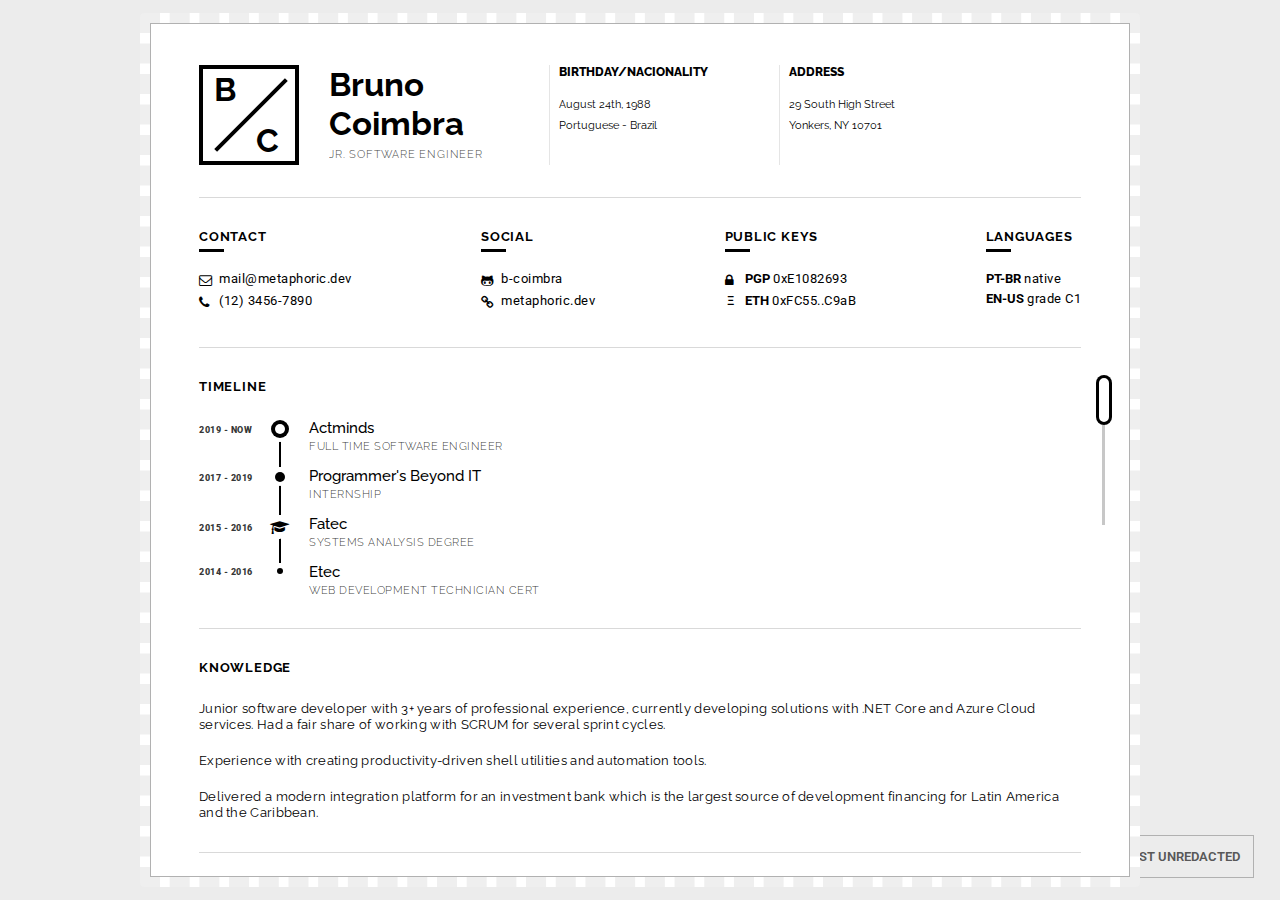
==== commit 3c4eb795: "feat: add request unredacted resume button" ====
--- a/index.html
+++ b/index.html
@@ -3,7 +3,7 @@
 "http://www.w3.org/TR/xhtml1/DTD/xhtml1-strict.dtd">
 <html xmlns="http://www.w3.org/1999/xhtml" lang="en" xml:lang="en">
 <head>
-<!-- 2021-07-17 sáb 01:15 -->
+<!-- 2022-03-11 sex 20:25 -->
 <meta http-equiv="Content-Type" content="text/html;charset=utf-8" />
 <meta name="viewport" content="width=device-width, initial-scale=1" />
 <title>Bruno Coimbra's Resume</title>
@@ -62,37 +62,37 @@
 <h2>Table of Contents</h2>
 <div id="text-table-of-contents">
 <ul>
-<li><a href="#org71c5eb7">1. Header</a>
+<li><a href="#org0bd7e99">1. Header</a>
 <ul>
-<li><a href="#orgff99bf7">1.1. Name</a></li>
-<li><a href="#org20549f6">1.2. Short description</a></li>
-<li><a href="#org28b7b7b">1.3. Birthday/Nacionality</a></li>
-<li><a href="#org4f2ec82">1.4. Address</a></li>
+<li><a href="#orgdbaa459">1.1. Name</a></li>
+<li><a href="#org8ef0141">1.2. Short description</a></li>
+<li><a href="#org45bdd85">1.3. Birthday/Nacionality</a></li>
+<li><a href="#org7326986">1.4. Address</a></li>
 </ul>
 </li>
-<li><a href="#orgf300a55">2. Info</a>
+<li><a href="#org6b1c977">2. Info</a>
 <ul>
-<li><a href="#org880512a">2.1. Contact</a></li>
-<li><a href="#orge675b96">2.2. email</a></li>
-<li><a href="#org447761e">2.3. phone</a></li>
-<li><a href="#org400f194">2.4. Social</a></li>
-<li><a href="#org995c2dd">2.5. github</a></li>
-<li><a href="#orga78b20b">2.6. github</a></li>
-<li><a href="#org0c3572b">2.7. Public Keys</a></li>
-<li><a href="#orgb0e3125">2.8. pgp</a></li>
-<li><a href="#org2572aa3">2.9. crypto</a></li>
-<li><a href="#org4e91130">2.10. Languages</a></li>
+<li><a href="#org34c6380">2.1. Contact</a></li>
+<li><a href="#org209bf1e">2.2. email</a></li>
+<li><a href="#orgbc28051">2.3. phone</a></li>
+<li><a href="#org0e6bcbc">2.4. Social</a></li>
+<li><a href="#orga3057e4">2.5. github</a></li>
+<li><a href="#orgff3ba7f">2.6. github</a></li>
+<li><a href="#orgd198b1b">2.7. Public Keys</a></li>
+<li><a href="#orgda26d65">2.8. pgp</a></li>
+<li><a href="#orgb07022c">2.9. crypto</a></li>
+<li><a href="#org7eed557">2.10. Languages</a></li>
 </ul>
 </li>
-<li><a href="#org1f35678">3. Timeline</a>
+<li><a href="#org91685f8">3. Timeline</a>
 <ul>
-<li><a href="#org9e2b4eb">3.1. Actminds</a></li>
-<li><a href="#orgf695103">3.2. Programmer's Beyond IT</a></li>
-<li><a href="#org8fcc490">3.3. Fatec</a></li>
-<li><a href="#org1314b11">3.4. Etec</a></li>
+<li><a href="#org5d726d5">3.1. Actminds</a></li>
+<li><a href="#orgac9fdf9">3.2. Programmer's Beyond IT</a></li>
+<li><a href="#org13f9640">3.3. Fatec</a></li>
+<li><a href="#org704ec4b">3.4. Etec</a></li>
 </ul>
 </li>
-<li><a href="#org4617544">4. Knowledge</a></li>
+<li><a href="#orgf569648">4. Knowledge</a></li>
 <li><a href="#skills">5. Skills</a></li>
 <li><a href="#projects">6. Projects</a></li>
 <li><a href="#certificates">7. Certificates</a></li>
@@ -100,21 +100,21 @@
 </div>
 </div>
 
-<div id="outline-container-org71c5eb7" class="outline-2 header">
-<h2 id="org71c5eb7"><span class="section-number-2">1.</span> Header</h2>
+<div id="outline-container-org0bd7e99" class="outline-2 header">
+<h2 id="org0bd7e99"><span class="section-number-2">1.</span> Header</h2>
 <div class="outline-text-2" id="text-1">
 </div>
 
-<div id="outline-container-orgff99bf7" class="outline-3 person-name header-item">
-<h3 id="orgff99bf7"><span class="section-number-3">1.1.</span> Name</h3>
+<div id="outline-container-orgdbaa459" class="outline-3 person-name header-item">
+<h3 id="orgdbaa459"><span class="section-number-3">1.1.</span> Name</h3>
 <div class="outline-text-3" id="text-1-1">
 <p>
 Bruno Coimbra
 </p>
 </div>
 
-<div id="outline-container-org20549f6" class="outline-3 short-description">
-<h3 id="org20549f6"><span class="section-number-3">1.2.</span> Short description</h3>
+<div id="outline-container-org8ef0141" class="outline-3 short-description">
+<h3 id="org8ef0141"><span class="section-number-3">1.2.</span> Short description</h3>
 <div class="outline-text-3" id="text-1-2">
 <p>
 Jr. Software Engineer
@@ -123,8 +123,8 @@
 </div>
 </div>
 
-<div id="outline-container-org28b7b7b" class="outline-3 header-item birthday-nacionality">
-<h3 id="org28b7b7b"><span class="section-number-3">1.3.</span> Birthday/Nacionality</h3>
+<div id="outline-container-org45bdd85" class="outline-3 header-item birthday-nacionality">
+<h3 id="org45bdd85"><span class="section-number-3">1.3.</span> Birthday/Nacionality</h3>
 <div class="outline-text-3" id="text-1-3">
 <p>
 August 24th, 1988
@@ -136,8 +136,8 @@
 </div>
 </div>
 
-<div id="outline-container-org4f2ec82" class="outline-3 header-item address">
-<h3 id="org4f2ec82"><span class="section-number-3">1.4.</span> Address</h3>
+<div id="outline-container-org7326986" class="outline-3 header-item address">
+<h3 id="org7326986"><span class="section-number-3">1.4.</span> Address</h3>
 <div class="outline-text-3" id="text-1-4">
 <p>
 29 South High Street
@@ -150,42 +150,42 @@
 </div>
 </div>
 
-<div id="outline-container-orgf300a55" class="outline-2 info">
-<h2 id="orgf300a55" class="info-title"><span class="section-number-2">2.</span> Info</h2>
+<div id="outline-container-org6b1c977" class="outline-2 info">
+<h2 id="org6b1c977" class="info-title"><span class="section-number-2">2.</span> Info</h2>
 <div class="outline-text-2" id="text-2">
 </div>
 
-<div id="outline-container-org880512a" class="outline-3 info-item contact">
-<h3 id="org880512a"><span class="section-number-3">2.1.</span> Contact</h3>
+<div id="outline-container-org34c6380" class="outline-3 info-item contact">
+<h3 id="org34c6380"><span class="section-number-3">2.1.</span> Contact</h3>
 <div class="outline-text-3" id="text-2-1">
 </div>
 
-<div id="outline-container-orge675b96" class="outline-3 email info-description">
-<h3 id="orge675b96"><span class="section-number-3">2.2.</span> email</h3>
+<div id="outline-container-org209bf1e" class="outline-3 email info-description link">
+<h3 id="org209bf1e"><span class="section-number-3">2.2.</span> email</h3>
 <div class="outline-text-3" id="text-2-2">
-<p link="mailto:me@metaphoric.dev">
+<p link="mailto:mail@metaphoric.dev">
 mail@metaphoric.dev
 </p>
 </div>
 </div>
 
-<div id="outline-container-org447761e" class="outline-3 phone info-description">
-<h3 id="org447761e"><span class="section-number-3">2.3.</span> phone</h3>
+<div id="outline-container-orgbc28051" class="outline-3 phone info-description link">
+<h3 id="orgbc28051"><span class="section-number-3">2.3.</span> phone</h3>
 <div class="outline-text-3" id="text-2-3">
-<p>
+<p link="tel:+1234567890">
 (12) 3456-7890
 </p>
 </div>
 </div>
 </div>
 
-<div id="outline-container-org400f194" class="outline-3 info-item social">
-<h3 id="org400f194"><span class="section-number-3">2.4.</span> Social</h3>
+<div id="outline-container-org0e6bcbc" class="outline-3 info-item social">
+<h3 id="org0e6bcbc"><span class="section-number-3">2.4.</span> Social</h3>
 <div class="outline-text-3" id="text-2-4">
 </div>
 
-<div id="outline-container-org995c2dd" class="outline-3 github info-description link">
-<h3 id="org995c2dd"><span class="section-number-3">2.5.</span> github</h3>
+<div id="outline-container-orga3057e4" class="outline-3 github info-description link">
+<h3 id="orga3057e4"><span class="section-number-3">2.5.</span> github</h3>
 <div class="outline-text-3" id="text-2-5">
 <p link="https://github.com/b-coimbra">
 b-coimbra
@@ -193,8 +193,8 @@
 </div>
 </div>
 
-<div id="outline-container-orga78b20b" class="outline-3 personal-website info-description link">
-<h3 id="orga78b20b"><span class="section-number-3">2.6.</span> github</h3>
+<div id="outline-container-orgff3ba7f" class="outline-3 personal-website info-description link">
+<h3 id="orgff3ba7f"><span class="section-number-3">2.6.</span> github</h3>
 <div class="outline-text-3" id="text-2-6">
 <p link="http://metaphoric.dev">
 metaphoric.dev
@@ -203,13 +203,13 @@
 </div>
 </div>
 
-<div id="outline-container-org0c3572b" class="outline-3 info-item public-keys">
-<h3 id="org0c3572b"><span class="section-number-3">2.7.</span> Public Keys</h3>
+<div id="outline-container-orgd198b1b" class="outline-3 info-item public-keys">
+<h3 id="orgd198b1b"><span class="section-number-3">2.7.</span> Public Keys</h3>
 <div class="outline-text-3" id="text-2-7">
 </div>
 
-<div id="outline-container-orgb0e3125" class="outline-3 pgp info-description link">
-<h3 id="orgb0e3125"><span class="section-number-3">2.8.</span> pgp</h3>
+<div id="outline-container-orgda26d65" class="outline-3 pgp info-description link">
+<h3 id="orgda26d65"><span class="section-number-3">2.8.</span> pgp</h3>
 <div class="outline-text-3" id="text-2-8">
 <p link="https://github.com/b-coimbra.gpg">
 <b>PGP</b> 0xE1082693
@@ -217,8 +217,8 @@
 </div>
 </div>
 
-<div id="outline-container-org2572aa3" class="outline-3 eth info-description link">
-<h3 id="org2572aa3"><span class="section-number-3">2.9.</span> crypto</h3>
+<div id="outline-container-orgb07022c" class="outline-3 eth info-description link">
+<h3 id="orgb07022c"><span class="section-number-3">2.9.</span> crypto</h3>
 <div class="outline-text-3" id="text-2-9">
 <p link="https://pastebin.com/raw/9KM8LSmc">
 <b>ETH</b> 0xFC55..C9aB
@@ -227,8 +227,8 @@
 </div>
 </div>
 
-<div id="outline-container-org4e91130" class="outline-3 info-item languages">
-<h3 id="org4e91130"><span class="section-number-3">2.10.</span> Languages</h3>
+<div id="outline-container-org7eed557" class="outline-3 info-item languages">
+<h3 id="org7eed557"><span class="section-number-3">2.10.</span> Languages</h3>
 <div class="outline-text-3" id="text-2-10">
 <ul class="org-ul">
 <li><b>PT-BR</b> native</li>
@@ -238,13 +238,13 @@
 </div>
 </div>
 
-<div id="outline-container-org1f35678" class="outline-2 timeline">
-<h2 id="org1f35678"><span class="section-number-2">3.</span> Timeline</h2>
+<div id="outline-container-org91685f8" class="outline-2 timeline">
+<h2 id="org91685f8"><span class="section-number-2">3.</span> Timeline</h2>
 <div class="outline-text-2" id="text-3">
 </div>
 
-<div id="outline-container-org9e2b4eb" class="outline-3 timeline-item now">
-<h3 id="org9e2b4eb"><span class="section-number-3">3.1.</span> Actminds</h3>
+<div id="outline-container-org5d726d5" class="outline-3 timeline-item now">
+<h3 id="org5d726d5"><span class="section-number-3">3.1.</span> Actminds</h3>
 <div class="outline-text-3" id="text-3-1">
 <p date="2019 - now">
 Full Time Software Engineer
@@ -252,8 +252,8 @@
 </div>
 </div>
 
-<div id="outline-container-orgf695103" class="outline-3 timeline-item">
-<h3 id="orgf695103"><span class="section-number-3">3.2.</span> Programmer's Beyond IT</h3>
+<div id="outline-container-orgac9fdf9" class="outline-3 timeline-item">
+<h3 id="orgac9fdf9"><span class="section-number-3">3.2.</span> Programmer's Beyond IT</h3>
 <div class="outline-text-3" id="text-3-2">
 <p date="2017 - 2019">
 Internship
@@ -261,8 +261,8 @@
 </div>
 </div>
 
-<div id="outline-container-org8fcc490" class="outline-3 timeline-item education">
-<h3 id="org8fcc490"><span class="section-number-3">3.3.</span> Fatec</h3>
+<div id="outline-container-org13f9640" class="outline-3 timeline-item education">
+<h3 id="org13f9640"><span class="section-number-3">3.3.</span> Fatec</h3>
 <div class="outline-text-3" id="text-3-3">
 <p date="2015 - 2016">
 Systems Analysis Degree
@@ -270,8 +270,8 @@
 </div>
 </div>
 
-<div id="outline-container-org1314b11" class="outline-3 timeline-item">
-<h3 id="org1314b11"><span class="section-number-3">3.4.</span> Etec</h3>
+<div id="outline-container-org704ec4b" class="outline-3 timeline-item">
+<h3 id="org704ec4b"><span class="section-number-3">3.4.</span> Etec</h3>
 <div class="outline-text-3" id="text-3-4">
 <p date="2014 - 2016">
 Web Development technician cert
@@ -280,18 +280,20 @@
 </div>
 </div>
 
-<div id="outline-container-org4617544" class="outline-2 knowledge">
-<h2 id="org4617544"><span class="section-number-2">4.</span> Knowledge</h2>
+<div id="outline-container-orgf569648" class="outline-2 knowledge">
+<h2 id="orgf569648"><span class="section-number-2">4.</span> Knowledge</h2>
 <div class="outline-text-2" id="text-4">
 <p>
-I have an aptitude for designing prototypes and mockups for websites and applications.
-Thus, for now, the path of a web developer I follow.
-I'm also passionate about writing little shell utilities and automation tools for productivity.
-</p>
-
-<p>
-I had my fair share of working with SCRUM for several sprint cycles.
-Recently gained some experience with Azure Cloud Services.
+Junior software developer with 3+ years of professional experience, currently developing solutions with .NET Core and Azure Cloud services.
+Had a fair share of working with SCRUM for several sprint cycles.
+</p>
+
+<p>
+Experience with creating productivity-driven shell utilities and automation tools.
+</p>
+
+<p>
+Delivered a modern integration platform for an investment bank which is the largest source of development financing for Latin America and the Caribbean.
 </p>
 </div>
 </div>
--- a/lib/style.css
+++ b/lib/style.css
@@ -17,7 +17,7 @@
     font-weight: 400;
 	height: 100vh;
 	padding: 1%;
-	background: #ececec url('./images/pattern.png') center repeat;
+	background: #ececec url('../resources/pattern.png') center repeat;
 }
 
 body.loading {
@@ -53,6 +53,7 @@
 .header h2[id^='org'],
 #postamble .validation,
 .person-name > h3,
+.short-description > h3,
 .short-description > h4,
 .title {
 	display: none;
@@ -92,7 +93,7 @@
 	box-shadow: 0 1px 0 rgba(0, 0, 0, .15);
 }
 
-#content > [id^='outline'] {
+#content > [id^='outline']:not(#outline-container-skills) {
 	margin: 1em 0 1em 0;
 	padding: 1em 0 2em 0;
 }
@@ -109,6 +110,7 @@
 
 .info {
 	display: flex;
+    flex-wrap: wrap;
 	justify-content: space-between;
 }
 
@@ -247,6 +249,10 @@
 	font-size: 7pt;
 }
 
+#outline-container-skills {
+    padding: 1em 0 1.5em 0;
+}
+
 #text-skills > ul li {
 	font-family: 'Roboto', sans-serif;
 	display: flex;
@@ -257,6 +263,7 @@
 
 #text-skills > ul {
 	display: flex;
+    flex-wrap: wrap;
 }
 
 #text-skills > ul li {
@@ -271,6 +278,7 @@
 	font-size: 10px;
 	padding: .5em 1em;
 	box-shadow: 0 0 0 1px #b9b9b9;
+    margin-bottom: 1em;
 }
 
 .info-description,
@@ -297,6 +305,15 @@
 	cursor: pointer;
 }
 
+.link p b,
+.languages b {
+    letter-spacing: 0;
+}
+
+.info-description h3 {
+    display: none;
+}
+
 .info-description.link:hover::before {
 	color: var(--accent);
 }
@@ -305,6 +322,8 @@
 	font-family: FontAwesome;
 	float: left;
 	margin: 3px 10px 3px 0;
+    width: 10px;
+    text-align: right;
 }
 
 .email::before {
@@ -328,7 +347,14 @@
 }
 
 .pgp::before {
-	content: '\f084';
+	content: '\f023';
+}
+
+.eth::before {
+    content: 'Ξ';
+    font-family: 'Roboto', sans-serif;
+    font-weight: 500;
+    margin-top: 0;
 }
 
 .avatar {
@@ -360,7 +386,7 @@
 	display: block;
 	position: absolute;
 	top: 0;
-	opacity: 0;
+    opacity: 0;
 	transition: opacity .3s;
 }
 
@@ -474,7 +500,8 @@
 	padding: 8px;
 	right: 6px;
 	position: relative;
-	cursor: pointer;
+	cursor: grab;
+    user-select: none;
 	transition: box-shadow .2s;
 }
 
@@ -486,7 +513,7 @@
 	display: flex;
 	flex-wrap: wrap;
 	justify-content: space-evenly;
-	margin-top: 120px;
+	margin-top: 2em;
 }
 
 #text-certificates p::before {
@@ -498,16 +525,21 @@
 	left: 0;
 	right: 0;
 	margin: 0 auto;
+    transition: transform .1s ease-in-out;
 }
 
 #text-certificates p:hover::before {
-	filter: opacity(.5);
+    transform: scale(1.2);
 }
 
 #text-certificates p {
+    display: flex;
+    align-items: flex-end;
+    justify-content: center;
 	position: relative;
 	max-width: 200px;
 	width: 200px;
+    height: 100px;
 	text-align: center;
 	font-size: 8pt;
 	text-transform: uppercase;
@@ -515,15 +547,15 @@
 }
 
 #text-certificates > p[certificate-rank=gold]::before {
-	background: url('../resources/certificate-gold.png') no-repeat center center / 80px;
+	background: url('../resources/icons/certificate-gold.png') no-repeat center center / 80px;
 }
 
 #text-certificates > p[certificate-rank=silver]::before {
-	background: url('../resources/certificate-silver.png') no-repeat center center / 80px;
+	background: url('../resources/icons/certificate-silver.png') no-repeat center center / 80px;
 }
 
 #text-certificates > p[certificate-rank=bronze]::before {
-	background: url('../resources/certificate-bronze.png') no-repeat center center / 80px;
+	background: url('../resources/icons/certificate-bronze.png') no-repeat center center / 80px;
 }
 
 #text-projects {
@@ -567,3 +599,60 @@
 	border-radius: 6px;
 	border: 1px solid #dcdcdc;
 }
+
+.not-acquired {
+    opacity: .4;
+    cursor: no-drop;
+}
+
+.send-email {
+    outline: 0;
+    border: 0;
+    padding: 1em;
+    background: none;
+    position: absolute;
+    right: 0;
+    bottom: 0;
+    margin: 0 1em calc(1% + 10px) 0;
+    cursor: pointer;
+}
+
+.send-email:hover {
+    background: white;
+}
+
+.send-email > a {
+    box-shadow: 0 0 0 1px rgb(177 177 177);
+    text-decoration: none;
+    text-transform: uppercase;
+    font: 600 10pt 'Roboto', sans-serif;
+    color: #585858;
+    padding: 1em;
+}
+
+@media (max-width: 1000px) {
+    #main {
+        border: 0;
+    }
+
+    body {
+        padding: 0;
+    }
+}
+
+@media (max-width: 750px) {
+    .header {
+        flex-wrap: wrap;
+    }
+
+    .header-item:not(.person-name) {
+        width: 100%;
+        margin-top: 5%;
+        margin-left: 0;
+    }
+
+    .info-item {
+        width: 200px;
+        margin-bottom: 1em;
+    }
+}
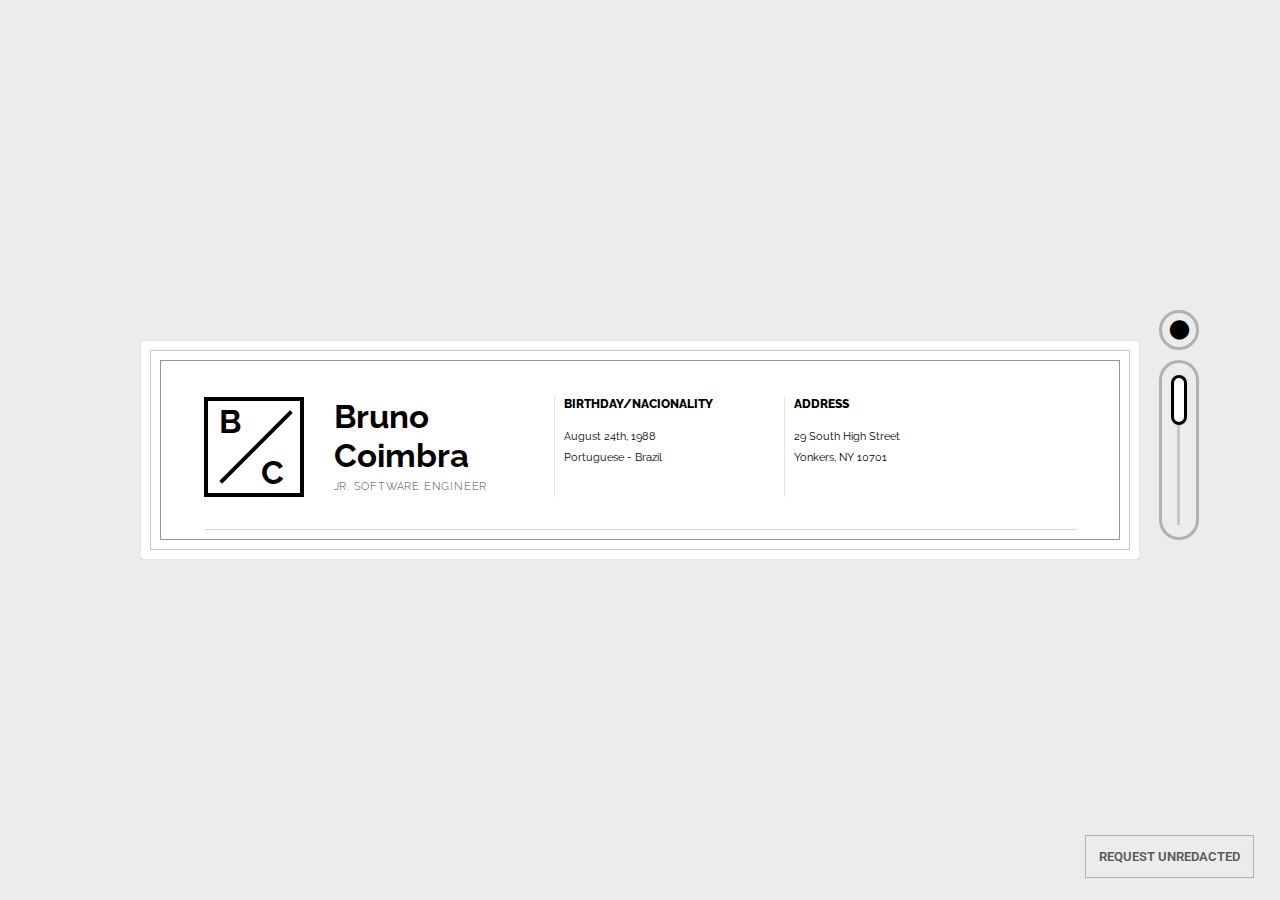
==== commit cfae2250: "fix(style): add darkmode toggle" ====
--- a/index.html
+++ b/index.html
@@ -3,22 +3,21 @@
 "http://www.w3.org/TR/xhtml1/DTD/xhtml1-strict.dtd">
 <html xmlns="http://www.w3.org/1999/xhtml" lang="en" xml:lang="en">
 <head>
-<!-- 2022-03-11 sex 20:25 -->
+<!-- 2023-12-26 Tue 08:32 -->
 <meta http-equiv="Content-Type" content="text/html;charset=utf-8" />
 <meta name="viewport" content="width=device-width, initial-scale=1" />
 <title>Bruno Coimbra's Resume</title>
-<meta name="generator" content="Org mode" />
 <meta name="author" content="index (github.com/b-coimbra)" />
+<meta name="generator" content="Org Mode" />
 <link rel="stylesheet" type="text/css" href="./lib/style.css" />
 
-<script type="text/javascript" src="./lib/script.js">
+<script src="./lib/script.js">
 // @license magnet:?xt=urn:btih:1f739d935676111cfff4b4693e3816e664797050&amp;dn=gpl-3.0.txt GPL-v3-or-Later
 // @license-end
 </script>
 
-<script type="text/javascript">
+<script>
 // @license magnet:?xt=urn:btih:1f739d935676111cfff4b4693e3816e664797050&amp;dn=gpl-3.0.txt GPL-v3-or-Later
-<!--/*--><![CDATA[/*><!--*/
 org_html_manager.set("TOC_DEPTH", "3");
 org_html_manager.set("LINK_HOME", "");
 org_html_manager.set("LINK_UP", "");
@@ -29,92 +28,66 @@
 org_html_manager.set("TOC", "0");
 org_html_manager.set("VIEW", "info");
 org_html_manager.setup();  // activate after the parameters are set
-/*]]>*///-->
-// @license-end
-</script>
-<script type="text/javascript">
-// @license magnet:?xt=urn:btih:1f739d935676111cfff4b4693e3816e664797050&amp;dn=gpl-3.0.txt GPL-v3-or-Later
-<!--/*--><![CDATA[/*><!--*/
-     function CodeHighlightOn(elem, id)
-     {
-       var target = document.getElementById(id);
-       if(null != target) {
-         elem.classList.add("code-highlighted");
-         target.classList.add("code-highlighted");
-       }
-     }
-     function CodeHighlightOff(elem, id)
-     {
-       var target = document.getElementById(id);
-       if(null != target) {
-         elem.classList.remove("code-highlighted");
-         target.classList.remove("code-highlighted");
-       }
-     }
-    /*]]>*///-->
 // @license-end
 </script>
 </head>
 <body class="loading">
-<div id="content">
+<div id="content" class="content">
 <h1 class="title">Bruno Coimbra's Resume</h1>
-<div id="table-of-contents">
+<div id="table-of-contents" role="doc-toc">
 <h2>Table of Contents</h2>
-<div id="text-table-of-contents">
-<ul>
-<li><a href="#org0bd7e99">1. Header</a>
-<ul>
-<li><a href="#orgdbaa459">1.1. Name</a></li>
-<li><a href="#org8ef0141">1.2. Short description</a></li>
-<li><a href="#org45bdd85">1.3. Birthday/Nacionality</a></li>
-<li><a href="#org7326986">1.4. Address</a></li>
+<div id="text-table-of-contents" role="doc-toc">
+<ul>
+<li><a href="#orgd780704">1. Header</a>
+<ul>
+<li><a href="#org4fc5803">1.1. Name</a></li>
+<li><a href="#org0a88ed5">1.2. Short description</a></li>
+<li><a href="#org3695ced">1.3. Birthday/Nacionality</a></li>
+<li><a href="#orgcf63970">1.4. Address</a></li>
 </ul>
 </li>
-<li><a href="#org6b1c977">2. Info</a>
-<ul>
-<li><a href="#org34c6380">2.1. Contact</a></li>
-<li><a href="#org209bf1e">2.2. email</a></li>
-<li><a href="#orgbc28051">2.3. phone</a></li>
-<li><a href="#org0e6bcbc">2.4. Social</a></li>
-<li><a href="#orga3057e4">2.5. github</a></li>
-<li><a href="#orgff3ba7f">2.6. github</a></li>
-<li><a href="#orgd198b1b">2.7. Public Keys</a></li>
-<li><a href="#orgda26d65">2.8. pgp</a></li>
-<li><a href="#orgb07022c">2.9. crypto</a></li>
-<li><a href="#org7eed557">2.10. Languages</a></li>
+<li><a href="#org8afee31">2. Info</a>
+<ul>
+<li><a href="#org8c7ab82">2.1. Contact</a></li>
+<li><a href="#org3f44528">2.2. email</a></li>
+<li><a href="#org851f88e">2.3. phone</a></li>
+<li><a href="#org12fa960">2.4. Social</a></li>
+<li><a href="#org5815947">2.5. github</a></li>
+<li><a href="#orgbcfbce7">2.6. github</a></li>
+<li><a href="#orgb3dfe71">2.7. Public Keys</a></li>
+<li><a href="#org075b4f2">2.8. pgp</a></li>
+<li><a href="#org52a8972">2.9. crypto</a></li>
+<li><a href="#orgec36c01">2.10. Languages</a></li>
 </ul>
 </li>
-<li><a href="#org91685f8">3. Timeline</a>
-<ul>
-<li><a href="#org5d726d5">3.1. Actminds</a></li>
-<li><a href="#orgac9fdf9">3.2. Programmer's Beyond IT</a></li>
-<li><a href="#org13f9640">3.3. Fatec</a></li>
-<li><a href="#org704ec4b">3.4. Etec</a></li>
+<li><a href="#org012a0d5">3. Timeline</a>
+<ul>
+<li><a href="#org890c218">3.1. Actminds</a></li>
+<li><a href="#orgc851758">3.2. Programmer's Beyond IT</a></li>
+<li><a href="#org4246265">3.3. Fatec</a></li>
+<li><a href="#orgfa21d07">3.4. Etec</a></li>
 </ul>
 </li>
-<li><a href="#orgf569648">4. Knowledge</a></li>
+<li><a href="#org831a64a">4. Knowledge</a></li>
 <li><a href="#skills">5. Skills</a></li>
 <li><a href="#projects">6. Projects</a></li>
 <li><a href="#certificates">7. Certificates</a></li>
 </ul>
 </div>
 </div>
-
-<div id="outline-container-org0bd7e99" class="outline-2 header">
-<h2 id="org0bd7e99"><span class="section-number-2">1.</span> Header</h2>
+<div id="outline-container-orgd780704" class="outline-2 header">
+<h2 id="orgd780704"><span class="section-number-2">1.</span> Header</h2>
 <div class="outline-text-2" id="text-1">
 </div>
-
-<div id="outline-container-orgdbaa459" class="outline-3 person-name header-item">
-<h3 id="orgdbaa459"><span class="section-number-3">1.1.</span> Name</h3>
+<div id="outline-container-org4fc5803" class="outline-3 person-name header-item">
+<h3 id="org4fc5803"><span class="section-number-3">1.1.</span> Name</h3>
 <div class="outline-text-3" id="text-1-1">
 <p>
 Bruno Coimbra
 </p>
 </div>
-
-<div id="outline-container-org8ef0141" class="outline-3 short-description">
-<h3 id="org8ef0141"><span class="section-number-3">1.2.</span> Short description</h3>
+<div id="outline-container-org0a88ed5" class="outline-3 short-description">
+<h3 id="org0a88ed5"><span class="section-number-3">1.2.</span> Short description</h3>
 <div class="outline-text-3" id="text-1-2">
 <p>
 Jr. Software Engineer
@@ -122,9 +95,8 @@
 </div>
 </div>
 </div>
-
-<div id="outline-container-org45bdd85" class="outline-3 header-item birthday-nacionality">
-<h3 id="org45bdd85"><span class="section-number-3">1.3.</span> Birthday/Nacionality</h3>
+<div id="outline-container-org3695ced" class="outline-3 header-item birthday-nacionality">
+<h3 id="org3695ced"><span class="section-number-3">1.3.</span> Birthday/Nacionality</h3>
 <div class="outline-text-3" id="text-1-3">
 <p>
 August 24th, 1988
@@ -135,9 +107,8 @@
 </p>
 </div>
 </div>
-
-<div id="outline-container-org7326986" class="outline-3 header-item address">
-<h3 id="org7326986"><span class="section-number-3">1.4.</span> Address</h3>
+<div id="outline-container-orgcf63970" class="outline-3 header-item address">
+<h3 id="orgcf63970"><span class="section-number-3">1.4.</span> Address</h3>
 <div class="outline-text-3" id="text-1-4">
 <p>
 29 South High Street
@@ -149,28 +120,24 @@
 </div>
 </div>
 </div>
-
-<div id="outline-container-org6b1c977" class="outline-2 info">
-<h2 id="org6b1c977" class="info-title"><span class="section-number-2">2.</span> Info</h2>
+<div id="outline-container-org8afee31" class="outline-2 info">
+<h2 id="org8afee31" class="info-title"><span class="section-number-2">2.</span> Info</h2>
 <div class="outline-text-2" id="text-2">
 </div>
-
-<div id="outline-container-org34c6380" class="outline-3 info-item contact">
-<h3 id="org34c6380"><span class="section-number-3">2.1.</span> Contact</h3>
+<div id="outline-container-org8c7ab82" class="outline-3 info-item contact">
+<h3 id="org8c7ab82"><span class="section-number-3">2.1.</span> Contact</h3>
 <div class="outline-text-3" id="text-2-1">
 </div>
-
-<div id="outline-container-org209bf1e" class="outline-3 email info-description link">
-<h3 id="org209bf1e"><span class="section-number-3">2.2.</span> email</h3>
+<div id="outline-container-org3f44528" class="outline-3 email info-description link">
+<h3 id="org3f44528"><span class="section-number-3">2.2.</span> email</h3>
 <div class="outline-text-3" id="text-2-2">
 <p link="mailto:mail@metaphoric.dev">
 mail@metaphoric.dev
 </p>
 </div>
 </div>
-
-<div id="outline-container-orgbc28051" class="outline-3 phone info-description link">
-<h3 id="orgbc28051"><span class="section-number-3">2.3.</span> phone</h3>
+<div id="outline-container-org851f88e" class="outline-3 phone info-description link">
+<h3 id="org851f88e"><span class="section-number-3">2.3.</span> phone</h3>
 <div class="outline-text-3" id="text-2-3">
 <p link="tel:+1234567890">
 (12) 3456-7890
@@ -178,23 +145,20 @@
 </div>
 </div>
 </div>
-
-<div id="outline-container-org0e6bcbc" class="outline-3 info-item social">
-<h3 id="org0e6bcbc"><span class="section-number-3">2.4.</span> Social</h3>
+<div id="outline-container-org12fa960" class="outline-3 info-item social">
+<h3 id="org12fa960"><span class="section-number-3">2.4.</span> Social</h3>
 <div class="outline-text-3" id="text-2-4">
 </div>
-
-<div id="outline-container-orga3057e4" class="outline-3 github info-description link">
-<h3 id="orga3057e4"><span class="section-number-3">2.5.</span> github</h3>
+<div id="outline-container-org5815947" class="outline-3 github info-description link">
+<h3 id="org5815947"><span class="section-number-3">2.5.</span> github</h3>
 <div class="outline-text-3" id="text-2-5">
 <p link="https://github.com/b-coimbra">
 b-coimbra
 </p>
 </div>
 </div>
-
-<div id="outline-container-orgff3ba7f" class="outline-3 personal-website info-description link">
-<h3 id="orgff3ba7f"><span class="section-number-3">2.6.</span> github</h3>
+<div id="outline-container-orgbcfbce7" class="outline-3 personal-website info-description link">
+<h3 id="orgbcfbce7"><span class="section-number-3">2.6.</span> github</h3>
 <div class="outline-text-3" id="text-2-6">
 <p link="http://metaphoric.dev">
 metaphoric.dev
@@ -202,23 +166,20 @@
 </div>
 </div>
 </div>
-
-<div id="outline-container-orgd198b1b" class="outline-3 info-item public-keys">
-<h3 id="orgd198b1b"><span class="section-number-3">2.7.</span> Public Keys</h3>
+<div id="outline-container-orgb3dfe71" class="outline-3 info-item public-keys">
+<h3 id="orgb3dfe71"><span class="section-number-3">2.7.</span> Public Keys</h3>
 <div class="outline-text-3" id="text-2-7">
 </div>
-
-<div id="outline-container-orgda26d65" class="outline-3 pgp info-description link">
-<h3 id="orgda26d65"><span class="section-number-3">2.8.</span> pgp</h3>
+<div id="outline-container-org075b4f2" class="outline-3 pgp info-description link">
+<h3 id="org075b4f2"><span class="section-number-3">2.8.</span> pgp</h3>
 <div class="outline-text-3" id="text-2-8">
 <p link="https://github.com/b-coimbra.gpg">
 <b>PGP</b> 0xE1082693
 </p>
 </div>
 </div>
-
-<div id="outline-container-orgb07022c" class="outline-3 eth info-description link">
-<h3 id="orgb07022c"><span class="section-number-3">2.9.</span> crypto</h3>
+<div id="outline-container-org52a8972" class="outline-3 eth info-description link">
+<h3 id="org52a8972"><span class="section-number-3">2.9.</span> crypto</h3>
 <div class="outline-text-3" id="text-2-9">
 <p link="https://pastebin.com/raw/9KM8LSmc">
 <b>ETH</b> 0xFC55..C9aB
@@ -226,9 +187,8 @@
 </div>
 </div>
 </div>
-
-<div id="outline-container-org7eed557" class="outline-3 info-item languages">
-<h3 id="org7eed557"><span class="section-number-3">2.10.</span> Languages</h3>
+<div id="outline-container-orgec36c01" class="outline-3 info-item languages">
+<h3 id="orgec36c01"><span class="section-number-3">2.10.</span> Languages</h3>
 <div class="outline-text-3" id="text-2-10">
 <ul class="org-ul">
 <li><b>PT-BR</b> native</li>
@@ -237,41 +197,36 @@
 </div>
 </div>
 </div>
-
-<div id="outline-container-org91685f8" class="outline-2 timeline">
-<h2 id="org91685f8"><span class="section-number-2">3.</span> Timeline</h2>
+<div id="outline-container-org012a0d5" class="outline-2 timeline">
+<h2 id="org012a0d5"><span class="section-number-2">3.</span> Timeline</h2>
 <div class="outline-text-2" id="text-3">
 </div>
-
-<div id="outline-container-org5d726d5" class="outline-3 timeline-item now">
-<h3 id="org5d726d5"><span class="section-number-3">3.1.</span> Actminds</h3>
+<div id="outline-container-org890c218" class="outline-3 timeline-item now">
+<h3 id="org890c218"><span class="section-number-3">3.1.</span> Actminds</h3>
 <div class="outline-text-3" id="text-3-1">
 <p date="2019 - now">
 Full Time Software Engineer
 </p>
 </div>
 </div>
-
-<div id="outline-container-orgac9fdf9" class="outline-3 timeline-item">
-<h3 id="orgac9fdf9"><span class="section-number-3">3.2.</span> Programmer's Beyond IT</h3>
+<div id="outline-container-orgc851758" class="outline-3 timeline-item">
+<h3 id="orgc851758"><span class="section-number-3">3.2.</span> Programmer's Beyond IT</h3>
 <div class="outline-text-3" id="text-3-2">
 <p date="2017 - 2019">
 Internship
 </p>
 </div>
 </div>
-
-<div id="outline-container-org13f9640" class="outline-3 timeline-item education">
-<h3 id="org13f9640"><span class="section-number-3">3.3.</span> Fatec</h3>
+<div id="outline-container-org4246265" class="outline-3 timeline-item education">
+<h3 id="org4246265"><span class="section-number-3">3.3.</span> Fatec</h3>
 <div class="outline-text-3" id="text-3-3">
 <p date="2015 - 2016">
 Systems Analysis Degree
 </p>
 </div>
 </div>
-
-<div id="outline-container-org704ec4b" class="outline-3 timeline-item">
-<h3 id="org704ec4b"><span class="section-number-3">3.4.</span> Etec</h3>
+<div id="outline-container-orgfa21d07" class="outline-3 timeline-item">
+<h3 id="orgfa21d07"><span class="section-number-3">3.4.</span> Etec</h3>
 <div class="outline-text-3" id="text-3-4">
 <p date="2014 - 2016">
 Web Development technician cert
@@ -279,9 +234,8 @@
 </div>
 </div>
 </div>
-
-<div id="outline-container-orgf569648" class="outline-2 knowledge">
-<h2 id="orgf569648"><span class="section-number-2">4.</span> Knowledge</h2>
+<div id="outline-container-org831a64a" class="outline-2 knowledge">
+<h2 id="org831a64a"><span class="section-number-2">4.</span> Knowledge</h2>
 <div class="outline-text-2" id="text-4">
 <p>
 Junior software developer with 3+ years of professional experience, currently developing solutions with .NET Core and Azure Cloud services.
@@ -297,7 +251,6 @@
 </p>
 </div>
 </div>
-
 <div id="outline-container-skills" class="outline-2">
 <h2 id="skills"><span class="section-number-2">5.</span> Skills</h2>
 <div class="outline-text-2" id="text-skills">
@@ -313,7 +266,6 @@
 </ul>
 </div>
 </div>
-
 <div id="outline-container-projects" class="outline-2">
 <h2 id="projects"><span class="section-number-2">6.</span> Projects</h2>
 <div class="outline-text-2" id="text-projects">
@@ -325,20 +277,19 @@
 </ul>
 </div>
 </div>
-
 <div id="outline-container-certificates" class="outline-2">
 <h2 id="certificates"><span class="section-number-2">7.</span> Certificates</h2>
 <div class="outline-text-2" id="text-certificates">
 <p certificate-rank="gold">
+<b>AZ-204</b>
+</p>
+
+<p certificate-rank="bronze">
 <b>AZ-900</b>
 </p>
 
 <p certificate-rank="silver" class="not-acquired">
-<b>AZ-200</b>
-</p>
-
-<p certificate-rank="bronze" class="not-acquired">
-<b>Exam 70-483</b>
+<b>LPIC-1</b>
 </p>
 </div>
 </div>
--- a/lib/style.css
+++ b/lib/style.css
@@ -3,6 +3,10 @@
 
 :root {
 	--accent: #2e9c97;
+}
+
+html {
+    transition: filter 0.2s ease-in 0s;
 }
 
 * {
@@ -60,15 +64,30 @@
 }
 
 #main {
-	height: 100%;
-	overflow: hidden;
-	max-width: 1000px;
-	margin: 0 auto;
-	position: relative;
-	border: 10px dashed #efefef;
-	border-radius: 4px;
-	background: white;
-	box-shadow: inset 0 0 0 1px #b1b1b1;
+    height: 220px;
+    max-width: 1000px;
+    padding: 15px;
+    border-radius: 4px;
+    background: white;
+    box-shadow: inset 0 0 0 1px #b1b1b14d,
+                inset 0 0 0 10px white,
+                inset 0 0 0 11px #00000038,
+                inset 0 0 0 20px white,
+                inset 0 0 0 21px #00000069;
+    animation: show-main 1.2s ease-in forwards;
+    animation-delay: .4s;
+    position: absolute;
+    right: 0;
+    left: 0;
+    bottom: 0;
+    top: 0;
+    margin: auto;
+}
+
+@-webkit-keyframes show-main {
+    100% {
+        height: calc(100% - 50px);
+    }
 }
 
 #content {
@@ -479,14 +498,29 @@
 }
 
 .scrollbar {
-	height: 150px;
-	position: absolute;
-	background: #c7c7c7;
-	width: 3px;
-	bottom: 0;
-	top: 0;
-	right: 25px;
-	margin: auto;
+    height: 150px;
+    position: absolute;
+    background: #c7c7c7;
+    width: 3px;
+    bottom: 0;
+    top: 0;
+    right: -40px;
+    margin: auto;
+}
+
+.scrollbar::before {
+    content: '';
+    height: calc(100% + 30px);
+    position: absolute;
+    width: 40px;
+    box-shadow: inset 0 0 0 3px rgb(0 0 0 / 25%);
+    border-radius: 50px;
+    top: -15px;
+    right: -19px;
+}
+
+.scrollbar .scrollbar-thumb:active {
+    background: var(--outline);
 }
 
 .scrollbar .scrollbar-thumb {
@@ -630,6 +664,31 @@
     padding: 1em;
 }
 
+.darkmode {
+    /* display: none; */
+    position: absolute;
+    right: -59px;
+    width: 40px;
+    height: 40px;
+    background: none;
+    border-radius: 50%;
+    top: -240px;
+    bottom: 0;
+    margin: auto;
+    border: 3px solid rgb(0 0 0 / 25%);
+    font-size: 22px;
+    text-decoration: none;
+    color: black;
+    font-family: 'Roboto', sans-serif;
+    vertical-align: middle;
+    text-align: center;
+    cursor: pointer;
+}
+
+.darkmode:hover {
+    border: 3px solid black;
+}
+
 @media (max-width: 1000px) {
     #main {
         border: 0;
@@ -637,6 +696,10 @@
 
     body {
         padding: 0;
+    }
+
+    .scrollbar {
+        display: none;
     }
 }
 
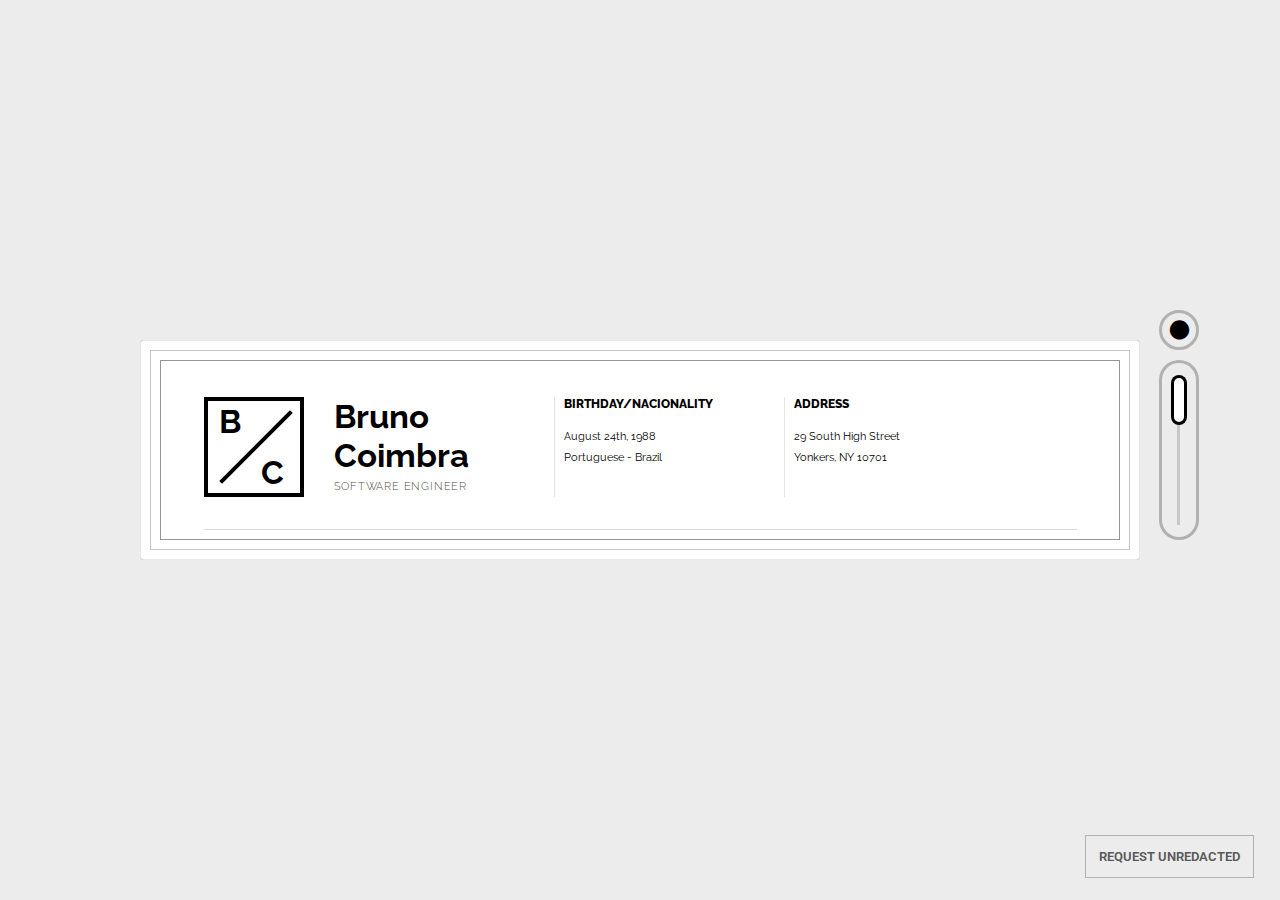
==== commit f2c406e3: "feat(docs): update knowledge section" ====
--- a/index.html
+++ b/index.html
@@ -3,7 +3,7 @@
 "http://www.w3.org/TR/xhtml1/DTD/xhtml1-strict.dtd">
 <html xmlns="http://www.w3.org/1999/xhtml" lang="en" xml:lang="en">
 <head>
-<!-- 2023-12-26 Tue 08:32 -->
+<!-- 2024-01-10 Wed 16:04 -->
 <meta http-equiv="Content-Type" content="text/html;charset=utf-8" />
 <meta name="viewport" content="width=device-width, initial-scale=1" />
 <title>Bruno Coimbra's Resume</title>
@@ -38,65 +38,65 @@
 <h2>Table of Contents</h2>
 <div id="text-table-of-contents" role="doc-toc">
 <ul>
-<li><a href="#orgd780704">1. Header</a>
-<ul>
-<li><a href="#org4fc5803">1.1. Name</a></li>
-<li><a href="#org0a88ed5">1.2. Short description</a></li>
-<li><a href="#org3695ced">1.3. Birthday/Nacionality</a></li>
-<li><a href="#orgcf63970">1.4. Address</a></li>
+<li><a href="#orgdc7e260">1. Header</a>
+<ul>
+<li><a href="#orgf206c13">1.1. Name</a></li>
+<li><a href="#org77cfdd4">1.2. Short description</a></li>
+<li><a href="#org46cbeaf">1.3. Birthday/Nacionality</a></li>
+<li><a href="#org2ff857e">1.4. Address</a></li>
 </ul>
 </li>
-<li><a href="#org8afee31">2. Info</a>
-<ul>
-<li><a href="#org8c7ab82">2.1. Contact</a></li>
-<li><a href="#org3f44528">2.2. email</a></li>
-<li><a href="#org851f88e">2.3. phone</a></li>
-<li><a href="#org12fa960">2.4. Social</a></li>
-<li><a href="#org5815947">2.5. github</a></li>
-<li><a href="#orgbcfbce7">2.6. github</a></li>
-<li><a href="#orgb3dfe71">2.7. Public Keys</a></li>
-<li><a href="#org075b4f2">2.8. pgp</a></li>
-<li><a href="#org52a8972">2.9. crypto</a></li>
-<li><a href="#orgec36c01">2.10. Languages</a></li>
+<li><a href="#org8725496">2. Info</a>
+<ul>
+<li><a href="#org3959fe8">2.1. Contact</a></li>
+<li><a href="#orgacb4d5c">2.2. email</a></li>
+<li><a href="#orgdc9d18d">2.3. phone</a></li>
+<li><a href="#org7bf708b">2.4. Social</a></li>
+<li><a href="#orgf57ddb3">2.5. github</a></li>
+<li><a href="#orgafddbfa">2.6. github</a></li>
+<li><a href="#orgae5a402">2.7. Public Keys</a></li>
+<li><a href="#org14728cf">2.8. pgp</a></li>
+<li><a href="#org883cad3">2.9. crypto</a></li>
+<li><a href="#orgfb5e8b7">2.10. Languages</a></li>
 </ul>
 </li>
-<li><a href="#org012a0d5">3. Timeline</a>
-<ul>
-<li><a href="#org890c218">3.1. Actminds</a></li>
-<li><a href="#orgc851758">3.2. Programmer's Beyond IT</a></li>
-<li><a href="#org4246265">3.3. Fatec</a></li>
-<li><a href="#orgfa21d07">3.4. Etec</a></li>
+<li><a href="#orge79770d">3. Timeline</a>
+<ul>
+<li><a href="#orgb723d12">3.1. Actminds</a></li>
+<li><a href="#orgcd4888c">3.2. Programmer's Beyond IT</a></li>
+<li><a href="#org769c104">3.3. Fatec</a></li>
+<li><a href="#orgb266297">3.4. Etec</a></li>
 </ul>
 </li>
-<li><a href="#org831a64a">4. Knowledge</a></li>
+<li><a href="#orgaaa4468">4. Knowledge</a></li>
 <li><a href="#skills">5. Skills</a></li>
 <li><a href="#projects">6. Projects</a></li>
 <li><a href="#certificates">7. Certificates</a></li>
 </ul>
 </div>
 </div>
-<div id="outline-container-orgd780704" class="outline-2 header">
-<h2 id="orgd780704"><span class="section-number-2">1.</span> Header</h2>
+<div id="outline-container-orgdc7e260" class="outline-2 header">
+<h2 id="orgdc7e260"><span class="section-number-2">1.</span> Header</h2>
 <div class="outline-text-2" id="text-1">
 </div>
-<div id="outline-container-org4fc5803" class="outline-3 person-name header-item">
-<h3 id="org4fc5803"><span class="section-number-3">1.1.</span> Name</h3>
+<div id="outline-container-orgf206c13" class="outline-3 person-name header-item">
+<h3 id="orgf206c13"><span class="section-number-3">1.1.</span> Name</h3>
 <div class="outline-text-3" id="text-1-1">
 <p>
 Bruno Coimbra
 </p>
 </div>
-<div id="outline-container-org0a88ed5" class="outline-3 short-description">
-<h3 id="org0a88ed5"><span class="section-number-3">1.2.</span> Short description</h3>
+<div id="outline-container-org77cfdd4" class="outline-3 short-description">
+<h3 id="org77cfdd4"><span class="section-number-3">1.2.</span> Short description</h3>
 <div class="outline-text-3" id="text-1-2">
 <p>
-Jr. Software Engineer
-</p>
-</div>
-</div>
-</div>
-<div id="outline-container-org3695ced" class="outline-3 header-item birthday-nacionality">
-<h3 id="org3695ced"><span class="section-number-3">1.3.</span> Birthday/Nacionality</h3>
+Software Engineer
+</p>
+</div>
+</div>
+</div>
+<div id="outline-container-org46cbeaf" class="outline-3 header-item birthday-nacionality">
+<h3 id="org46cbeaf"><span class="section-number-3">1.3.</span> Birthday/Nacionality</h3>
 <div class="outline-text-3" id="text-1-3">
 <p>
 August 24th, 1988
@@ -107,8 +107,8 @@
 </p>
 </div>
 </div>
-<div id="outline-container-orgcf63970" class="outline-3 header-item address">
-<h3 id="orgcf63970"><span class="section-number-3">1.4.</span> Address</h3>
+<div id="outline-container-org2ff857e" class="outline-3 header-item address">
+<h3 id="org2ff857e"><span class="section-number-3">1.4.</span> Address</h3>
 <div class="outline-text-3" id="text-1-4">
 <p>
 29 South High Street
@@ -120,24 +120,24 @@
 </div>
 </div>
 </div>
-<div id="outline-container-org8afee31" class="outline-2 info">
-<h2 id="org8afee31" class="info-title"><span class="section-number-2">2.</span> Info</h2>
+<div id="outline-container-org8725496" class="outline-2 info">
+<h2 id="org8725496" class="info-title"><span class="section-number-2">2.</span> Info</h2>
 <div class="outline-text-2" id="text-2">
 </div>
-<div id="outline-container-org8c7ab82" class="outline-3 info-item contact">
-<h3 id="org8c7ab82"><span class="section-number-3">2.1.</span> Contact</h3>
+<div id="outline-container-org3959fe8" class="outline-3 info-item contact">
+<h3 id="org3959fe8"><span class="section-number-3">2.1.</span> Contact</h3>
 <div class="outline-text-3" id="text-2-1">
 </div>
-<div id="outline-container-org3f44528" class="outline-3 email info-description link">
-<h3 id="org3f44528"><span class="section-number-3">2.2.</span> email</h3>
+<div id="outline-container-orgacb4d5c" class="outline-3 email info-description link">
+<h3 id="orgacb4d5c"><span class="section-number-3">2.2.</span> email</h3>
 <div class="outline-text-3" id="text-2-2">
 <p link="mailto:mail@metaphoric.dev">
 mail@metaphoric.dev
 </p>
 </div>
 </div>
-<div id="outline-container-org851f88e" class="outline-3 phone info-description link">
-<h3 id="org851f88e"><span class="section-number-3">2.3.</span> phone</h3>
+<div id="outline-container-orgdc9d18d" class="outline-3 phone info-description link">
+<h3 id="orgdc9d18d"><span class="section-number-3">2.3.</span> phone</h3>
 <div class="outline-text-3" id="text-2-3">
 <p link="tel:+1234567890">
 (12) 3456-7890
@@ -145,20 +145,20 @@
 </div>
 </div>
 </div>
-<div id="outline-container-org12fa960" class="outline-3 info-item social">
-<h3 id="org12fa960"><span class="section-number-3">2.4.</span> Social</h3>
+<div id="outline-container-org7bf708b" class="outline-3 info-item social">
+<h3 id="org7bf708b"><span class="section-number-3">2.4.</span> Social</h3>
 <div class="outline-text-3" id="text-2-4">
 </div>
-<div id="outline-container-org5815947" class="outline-3 github info-description link">
-<h3 id="org5815947"><span class="section-number-3">2.5.</span> github</h3>
+<div id="outline-container-orgf57ddb3" class="outline-3 github info-description link">
+<h3 id="orgf57ddb3"><span class="section-number-3">2.5.</span> github</h3>
 <div class="outline-text-3" id="text-2-5">
 <p link="https://github.com/b-coimbra">
 b-coimbra
 </p>
 </div>
 </div>
-<div id="outline-container-orgbcfbce7" class="outline-3 personal-website info-description link">
-<h3 id="orgbcfbce7"><span class="section-number-3">2.6.</span> github</h3>
+<div id="outline-container-orgafddbfa" class="outline-3 personal-website info-description link">
+<h3 id="orgafddbfa"><span class="section-number-3">2.6.</span> github</h3>
 <div class="outline-text-3" id="text-2-6">
 <p link="http://metaphoric.dev">
 metaphoric.dev
@@ -166,20 +166,20 @@
 </div>
 </div>
 </div>
-<div id="outline-container-orgb3dfe71" class="outline-3 info-item public-keys">
-<h3 id="orgb3dfe71"><span class="section-number-3">2.7.</span> Public Keys</h3>
+<div id="outline-container-orgae5a402" class="outline-3 info-item public-keys">
+<h3 id="orgae5a402"><span class="section-number-3">2.7.</span> Public Keys</h3>
 <div class="outline-text-3" id="text-2-7">
 </div>
-<div id="outline-container-org075b4f2" class="outline-3 pgp info-description link">
-<h3 id="org075b4f2"><span class="section-number-3">2.8.</span> pgp</h3>
+<div id="outline-container-org14728cf" class="outline-3 pgp info-description link">
+<h3 id="org14728cf"><span class="section-number-3">2.8.</span> pgp</h3>
 <div class="outline-text-3" id="text-2-8">
 <p link="https://github.com/b-coimbra.gpg">
 <b>PGP</b> 0xE1082693
 </p>
 </div>
 </div>
-<div id="outline-container-org52a8972" class="outline-3 eth info-description link">
-<h3 id="org52a8972"><span class="section-number-3">2.9.</span> crypto</h3>
+<div id="outline-container-org883cad3" class="outline-3 eth info-description link">
+<h3 id="org883cad3"><span class="section-number-3">2.9.</span> crypto</h3>
 <div class="outline-text-3" id="text-2-9">
 <p link="https://pastebin.com/raw/9KM8LSmc">
 <b>ETH</b> 0xFC55..C9aB
@@ -187,8 +187,8 @@
 </div>
 </div>
 </div>
-<div id="outline-container-orgec36c01" class="outline-3 info-item languages">
-<h3 id="orgec36c01"><span class="section-number-3">2.10.</span> Languages</h3>
+<div id="outline-container-orgfb5e8b7" class="outline-3 info-item languages">
+<h3 id="orgfb5e8b7"><span class="section-number-3">2.10.</span> Languages</h3>
 <div class="outline-text-3" id="text-2-10">
 <ul class="org-ul">
 <li><b>PT-BR</b> native</li>
@@ -197,36 +197,36 @@
 </div>
 </div>
 </div>
-<div id="outline-container-org012a0d5" class="outline-2 timeline">
-<h2 id="org012a0d5"><span class="section-number-2">3.</span> Timeline</h2>
+<div id="outline-container-orge79770d" class="outline-2 timeline">
+<h2 id="orge79770d"><span class="section-number-2">3.</span> Timeline</h2>
 <div class="outline-text-2" id="text-3">
 </div>
-<div id="outline-container-org890c218" class="outline-3 timeline-item now">
-<h3 id="org890c218"><span class="section-number-3">3.1.</span> Actminds</h3>
+<div id="outline-container-orgb723d12" class="outline-3 timeline-item now">
+<h3 id="orgb723d12"><span class="section-number-3">3.1.</span> Actminds</h3>
 <div class="outline-text-3" id="text-3-1">
 <p date="2019 - now">
 Full Time Software Engineer
 </p>
 </div>
 </div>
-<div id="outline-container-orgc851758" class="outline-3 timeline-item">
-<h3 id="orgc851758"><span class="section-number-3">3.2.</span> Programmer's Beyond IT</h3>
+<div id="outline-container-orgcd4888c" class="outline-3 timeline-item">
+<h3 id="orgcd4888c"><span class="section-number-3">3.2.</span> Programmer's Beyond IT</h3>
 <div class="outline-text-3" id="text-3-2">
 <p date="2017 - 2019">
 Internship
 </p>
 </div>
 </div>
-<div id="outline-container-org4246265" class="outline-3 timeline-item education">
-<h3 id="org4246265"><span class="section-number-3">3.3.</span> Fatec</h3>
+<div id="outline-container-org769c104" class="outline-3 timeline-item education">
+<h3 id="org769c104"><span class="section-number-3">3.3.</span> Fatec</h3>
 <div class="outline-text-3" id="text-3-3">
 <p date="2015 - 2016">
 Systems Analysis Degree
 </p>
 </div>
 </div>
-<div id="outline-container-orgfa21d07" class="outline-3 timeline-item">
-<h3 id="orgfa21d07"><span class="section-number-3">3.4.</span> Etec</h3>
+<div id="outline-container-orgb266297" class="outline-3 timeline-item">
+<h3 id="orgb266297"><span class="section-number-3">3.4.</span> Etec</h3>
 <div class="outline-text-3" id="text-3-4">
 <p date="2014 - 2016">
 Web Development technician cert
@@ -234,20 +234,19 @@
 </div>
 </div>
 </div>
-<div id="outline-container-org831a64a" class="outline-2 knowledge">
-<h2 id="org831a64a"><span class="section-number-2">4.</span> Knowledge</h2>
+<div id="outline-container-orgaaa4468" class="outline-2 knowledge">
+<h2 id="orgaaa4468"><span class="section-number-2">4.</span> Knowledge</h2>
 <div class="outline-text-2" id="text-4">
 <p>
-Junior software developer with 3+ years of professional experience, currently developing solutions with .NET Core and Azure Cloud services.
-Had a fair share of working with SCRUM for several sprint cycles.
-</p>
-
-<p>
-Experience with creating productivity-driven shell utilities and automation tools.
+Software engineer with 4+ years of professional experience, currently developing solutions with .NET Core and Azure Cloud services.
 </p>
 
 <p>
 Delivered a modern integration platform for an investment bank which is the largest source of development financing for Latin America and the Caribbean.
+</p>
+
+<p>
+Developed solutions to aid US healthcare systems responsible for providing oncology treatments.
 </p>
 </div>
 </div>
@@ -255,12 +254,12 @@
 <h2 id="skills"><span class="section-number-2">5.</span> Skills</h2>
 <div class="outline-text-2" id="text-skills">
 <ul class="org-ul">
+<li><b>.NET Core</b></li>
+<li><b>Azure</b></li>
+<li><b>Angular</b></li>
 <li><b>Git</b></li>
 <li><b>Linux</b></li>
-<li><b>ASP.NET Core</b></li>
-<li><b>.NET</b></li>
 <li><b>JS/TS</b></li>
-<li><b>Angular</b></li>
 <li><b>Shell Scripting</b></li>
 <li><b>Docker</b></li>
 </ul>
@@ -271,7 +270,7 @@
 <div class="outline-text-2" id="text-projects">
 <ul class="org-ul">
 <li><b>sushi.rb <i>ruby</i> <i>shell</i> <i>unix</i></b> Simple Unix Shell</li>
-<li><b>Simp'o'matic <i>ts</i> <i>bot</i> <i>discord</i></b> Discord bot written in Typescript</li>
+<li><b>Simp''matic <i>ts</i> <i>bot</i> <i>discord</i></b> Discord bot written in Typescript</li>
 <li><b>dawn <i>html</i> <i>css</i></b> Clean looking startpage</li>
 <li><b>ionic2-foodApp <i>ionic</i> <i>app</i> <i>ts</i></b> Food app front-end made with ionic2</li>
 </ul>
